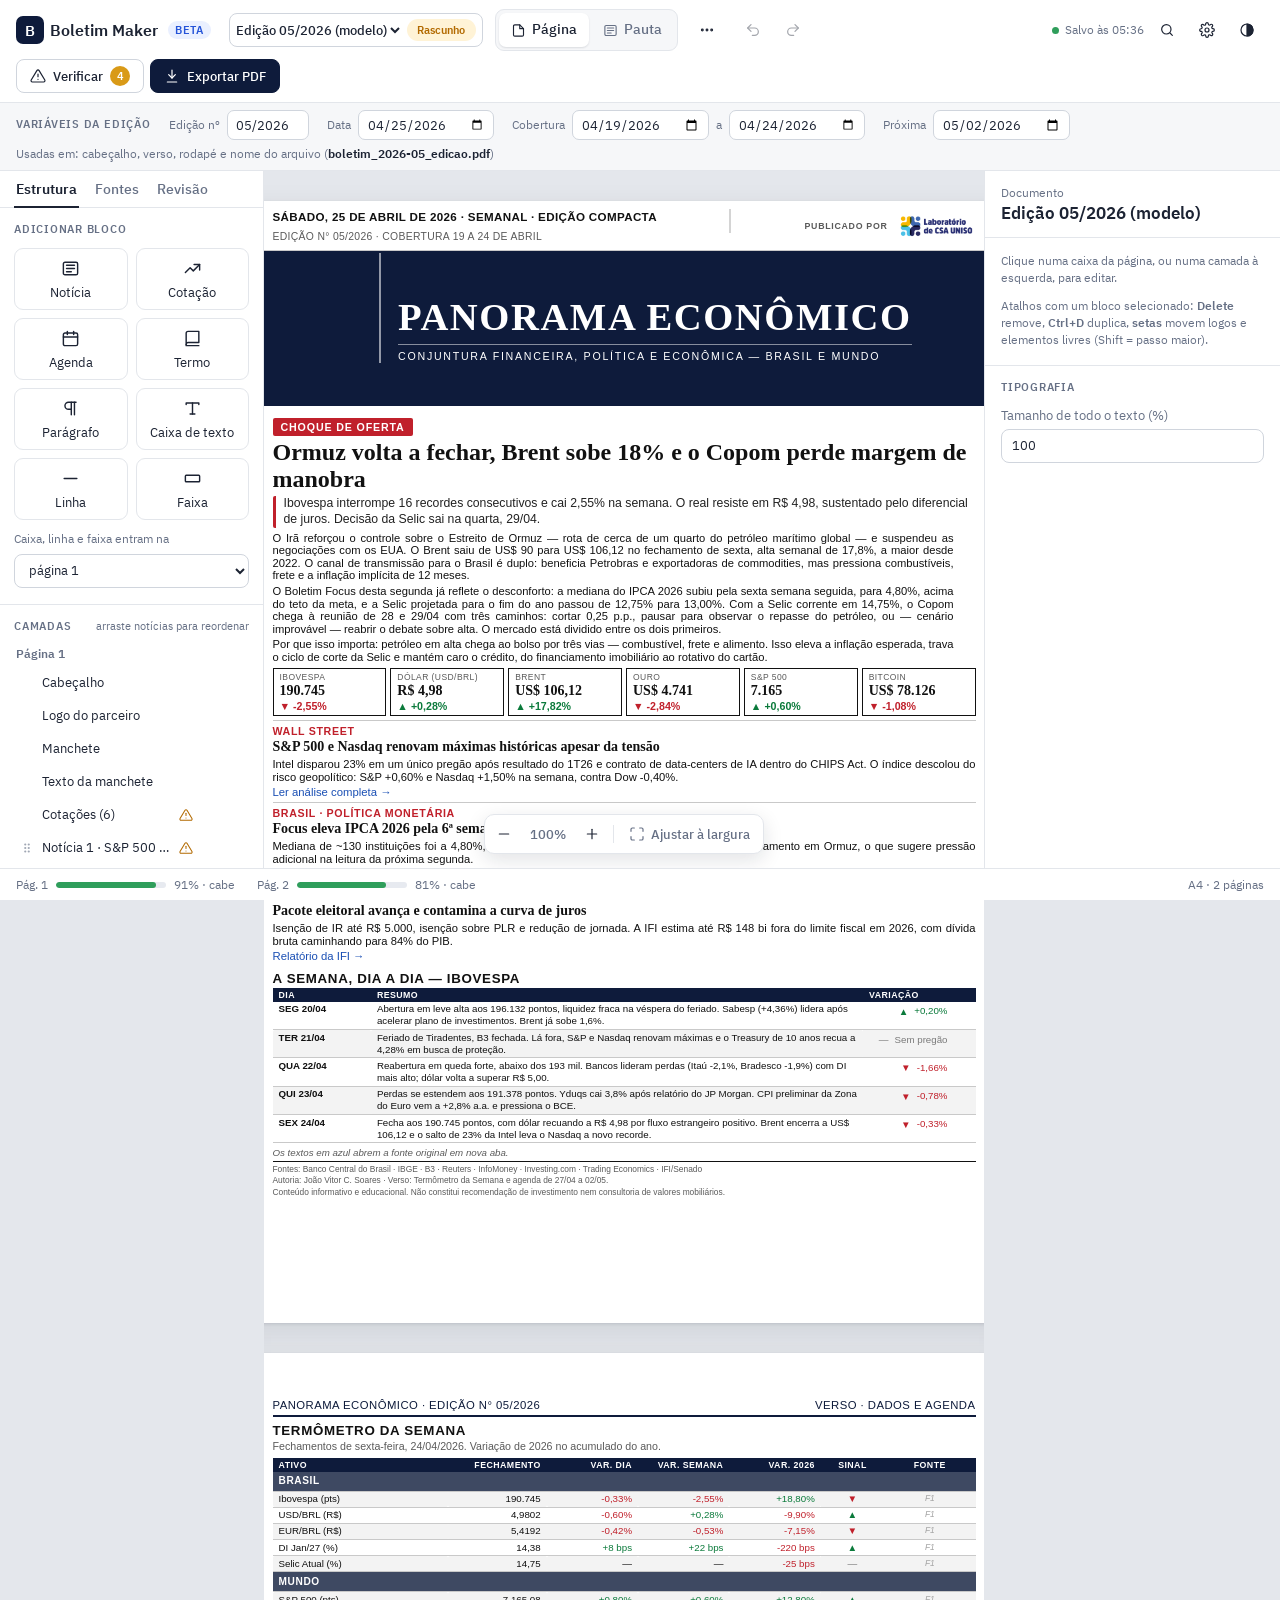
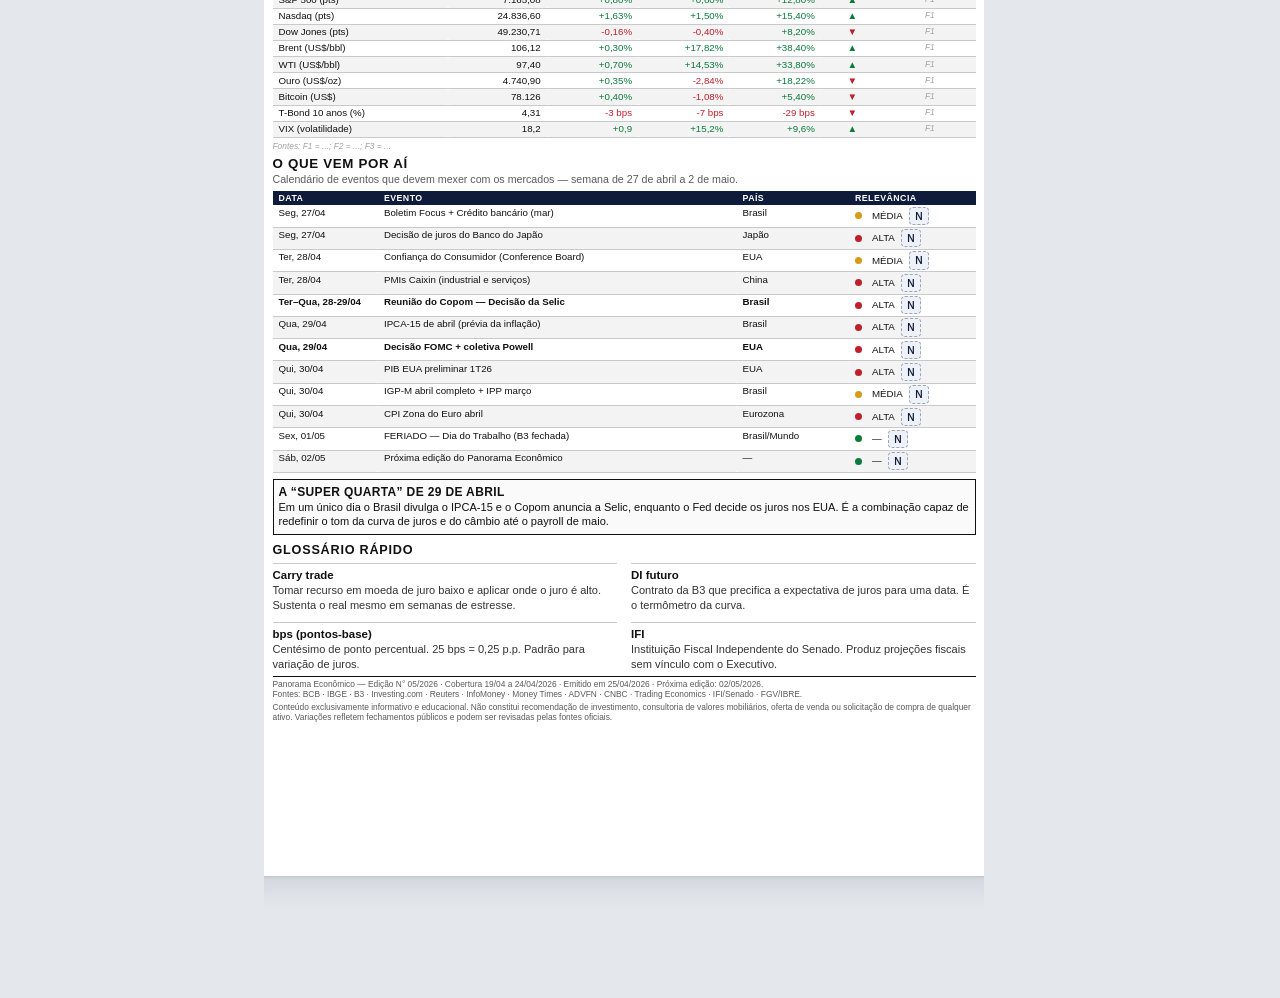
==== index.html @ f8168a56 "Boletim Maker 1.4.1-beta: pedido de acesso e correções de login Quem entra e não está na lista pede " ====
<!DOCTYPE html>
<html lang="pt-BR">
<head>
<meta charset="UTF-8">
<meta name="viewport" content="width=device-width, initial-scale=1.0">
<title>Boletim Maker</title>
<link rel="stylesheet" href="css/style.css">
</head>
<body>

  <!-- Ícones (SVG em traço) usados na interface: <svg class="ic"><use href="#i-nome"/></svg> -->
  <svg width="0" height="0" style="position:absolute" aria-hidden="true">
    <defs>
      <symbol id="i-undo" viewBox="0 0 24 24"><path d="M9 14 4 9l5-5"/><path d="M4 9h10.5a5.5 5.5 0 0 1 0 11H11"/></symbol>
      <symbol id="i-redo" viewBox="0 0 24 24"><path d="m15 14 5-5-5-5"/><path d="M20 9H9.5a5.5 5.5 0 0 0 0 11H13"/></symbol>
      <symbol id="i-more" viewBox="0 0 24 24"><circle cx="5" cy="12" r="1.3"/><circle cx="12" cy="12" r="1.3"/><circle cx="19" cy="12" r="1.3"/></symbol>
      <symbol id="i-alert" viewBox="0 0 24 24"><path d="M10.3 3.9 1.8 18a2 2 0 0 0 1.7 3h17a2 2 0 0 0 1.7-3L13.7 3.9a2 2 0 0 0-3.4 0z"/><path d="M12 9v4"/><path d="M12 17h.01"/></symbol>
      <symbol id="i-download" viewBox="0 0 24 24"><path d="M12 3v12"/><path d="m7 10 5 5 5-5"/><path d="M5 21h14"/></symbol>
      <symbol id="i-lock" viewBox="0 0 24 24"><rect x="5" y="11" width="14" height="10" rx="2"/><path d="M8 11V7a4 4 0 0 1 8 0v4"/></symbol>
      <symbol id="i-unlock" viewBox="0 0 24 24"><rect x="5" y="11" width="14" height="10" rx="2"/><path d="M8 11V7a4 4 0 0 1 7.5-2"/></symbol>
      <symbol id="i-up" viewBox="0 0 24 24"><path d="M12 19V5"/><path d="m6 11 6-6 6 6"/></symbol>
      <symbol id="i-down" viewBox="0 0 24 24"><path d="M12 5v14"/><path d="m6 13 6 6 6-6"/></symbol>
      <symbol id="i-copy" viewBox="0 0 24 24"><rect x="9" y="9" width="12" height="12" rx="2"/><path d="M5 15H4a2 2 0 0 1-2-2V4a2 2 0 0 1 2-2h9a2 2 0 0 1 2 2v1"/></symbol>
      <symbol id="i-trash" viewBox="0 0 24 24"><path d="M3 6h18"/><path d="M8 6V4h8v2"/><path d="m19 6-1 14H6L5 6"/><path d="M10 11v6"/><path d="M14 11v6"/></symbol>
      <symbol id="i-grip" viewBox="0 0 24 24"><circle cx="9" cy="6" r="1"/><circle cx="15" cy="6" r="1"/><circle cx="9" cy="12" r="1"/><circle cx="15" cy="12" r="1"/><circle cx="9" cy="18" r="1"/><circle cx="15" cy="18" r="1"/></symbol>
      <symbol id="i-gear" viewBox="0 0 24 24"><circle cx="12" cy="12" r="3"/><path d="M19.4 15a1.7 1.7 0 0 0 .3 1.8l.1.1a2 2 0 1 1-2.8 2.8l-.1-.1a1.7 1.7 0 0 0-1.8-.3 1.7 1.7 0 0 0-1 1.5V21a2 2 0 1 1-4 0v-.1a1.7 1.7 0 0 0-1.1-1.5 1.7 1.7 0 0 0-1.8.3l-.1.1a2 2 0 1 1-2.8-2.8l.1-.1a1.7 1.7 0 0 0 .3-1.8 1.7 1.7 0 0 0-1.5-1H3a2 2 0 1 1 0-4h.1a1.7 1.7 0 0 0 1.5-1.1 1.7 1.7 0 0 0-.3-1.8l-.1-.1a2 2 0 1 1 2.8-2.8l.1.1a1.7 1.7 0 0 0 1.8.3H9a1.7 1.7 0 0 0 1-1.5V3a2 2 0 1 1 4 0v.1a1.7 1.7 0 0 0 1 1.5 1.7 1.7 0 0 0 1.8-.3l.1-.1a2 2 0 1 1 2.8 2.8l-.1.1a1.7 1.7 0 0 0-.3 1.8V9a1.7 1.7 0 0 0 1.5 1H21a2 2 0 1 1 0 4h-.1a1.7 1.7 0 0 0-1.5 1z"/></symbol>
      <symbol id="i-search" viewBox="0 0 24 24"><circle cx="11" cy="11" r="7"/><path d="m20 20-3.5-3.5"/></symbol>
      <symbol id="i-note" viewBox="0 0 24 24"><path d="M20 11.5a7.5 7.5 0 0 1-11 6.6L4 19.5l1.4-4.3A7.5 7.5 0 1 1 20 11.5z"/><path d="M8.5 10h7M8.5 13h4.5"/></symbol>
      <symbol id="i-link" viewBox="0 0 24 24"><path d="M10 13a5 5 0 0 0 7.5.5l3-3a5 5 0 0 0-7-7l-1.5 1.5"/><path d="M14 11a5 5 0 0 0-7.5-.5l-3 3a5 5 0 0 0 7 7l1.5-1.5"/></symbol>
      <symbol id="i-news" viewBox="0 0 24 24"><rect x="3" y="4" width="18" height="16" rx="2"/><path d="M7 8h10"/><path d="M7 12h10"/><path d="M7 16h6"/></symbol>
      <symbol id="i-chart" viewBox="0 0 24 24"><path d="m3 17 6-6 4 4 8-8"/><path d="M14 7h7v7"/></symbol>
      <symbol id="i-calendar" viewBox="0 0 24 24"><rect x="3" y="5" width="18" height="16" rx="2"/><path d="M16 3v4"/><path d="M8 3v4"/><path d="M3 10h18"/></symbol>
      <symbol id="i-book" viewBox="0 0 24 24"><path d="M4 19.5A2.5 2.5 0 0 1 6.5 17H20V3H6.5A2.5 2.5 0 0 0 4 5.5z"/><path d="M4 19.5V21h16"/></symbol>
      <symbol id="i-paragraph" viewBox="0 0 24 24"><path d="M13 4v16"/><path d="M17 4v16"/><path d="M19 4H9.5a4.5 4.5 0 0 0 0 9H13"/></symbol>
      <symbol id="i-line" viewBox="0 0 24 24"><path d="M4 12h16"/></symbol>
      <symbol id="i-band" viewBox="0 0 24 24"><rect x="3" y="8" width="18" height="8" rx="1"/></symbol>
      <symbol id="i-text" viewBox="0 0 24 24"><path d="M4 7V5h16v2"/><path d="M12 5v14"/><path d="M9 19h6"/></symbol>
      <symbol id="i-panels" viewBox="0 0 24 24"><rect x="3" y="4" width="18" height="16" rx="2"/><path d="M9 4v16"/><path d="M15 4v16"/></symbol>
      <symbol id="i-minus" viewBox="0 0 24 24"><path d="M5 12h14"/></symbol>
      <symbol id="i-plus" viewBox="0 0 24 24"><path d="M12 5v14"/><path d="M5 12h14"/></symbol>
      <symbol id="i-image" viewBox="0 0 24 24"><rect x="3" y="5" width="18" height="14" rx="2"/><circle cx="9" cy="10" r="2"/><path d="m21 16-5-5-8 8"/></symbol>
      <symbol id="i-upload" viewBox="0 0 24 24"><path d="M12 16V4"/><path d="m7 9 5-5 5 5"/><path d="M5 20h14"/></symbol>
      <symbol id="i-move" viewBox="0 0 24 24"><path d="M12 3v18"/><path d="M3 12h18"/><path d="m9 6 3-3 3 3"/><path d="m9 18 3 3 3-3"/><path d="m6 9-3 3 3 3"/><path d="m18 9 3 3-3 3"/></symbol>
      <symbol id="i-reset" viewBox="0 0 24 24"><path d="M3 12a9 9 0 1 0 3-6.7L3 8"/><path d="M3 3v5h5"/></symbol>
      <symbol id="i-edit" viewBox="0 0 24 24"><path d="M17 3l4 4L8 20H4v-4z"/></symbol>
      <symbol id="i-file" viewBox="0 0 24 24"><path d="M14 3H6a2 2 0 0 0-2 2v14a2 2 0 0 0 2 2h12a2 2 0 0 0 2-2V9z"/><path d="M14 3v6h6"/></symbol>
      <symbol id="i-save" viewBox="0 0 24 24"><path d="M5 3h11l5 5v11a2 2 0 0 1-2 2H5a2 2 0 0 1-2-2V5a2 2 0 0 1 2-2z"/><path d="M7 3v5h8"/><path d="M7 21v-7h10v7"/></symbol>
      <symbol id="i-fit" viewBox="0 0 24 24"><path d="M3 8V5a2 2 0 0 1 2-2h3"/><path d="M16 3h3a2 2 0 0 1 2 2v3"/><path d="M21 16v3a2 2 0 0 1-2 2h-3"/><path d="M8 21H5a2 2 0 0 1-2-2v-3"/></symbol>
      <symbol id="i-check" viewBox="0 0 24 24"><path d="m5 12 5 5L20 7"/></symbol>
      <symbol id="i-eye" viewBox="0 0 24 24"><path d="M2 12s3.5-7 10-7 10 7 10 7-3.5 7-10 7S2 12 2 12z"/><circle cx="12" cy="12" r="3"/></symbol>
      <symbol id="i-eye-off" viewBox="0 0 24 24"><path d="M9.9 4.2A10.8 10.8 0 0 1 12 4c6.5 0 10 8 10 8a17 17 0 0 1-2.2 3.2"/><path d="M6.6 6.6A17 17 0 0 0 2 12s3.5 8 10 8a10 10 0 0 0 5.4-1.6"/><path d="M14.1 14.1a3 3 0 0 1-4.2-4.2"/><path d="m2 2 20 20"/></symbol>
      <symbol id="i-sun" viewBox="0 0 24 24"><circle cx="12" cy="12" r="4"/><path d="M12 2v2"/><path d="M12 20v2"/><path d="m4.9 4.9 1.4 1.4"/><path d="m17.7 17.7 1.4 1.4"/><path d="M2 12h2"/><path d="M20 12h2"/><path d="m4.9 19.1 1.4-1.4"/><path d="m17.7 6.3 1.4-1.4"/></symbol>
      <symbol id="i-moon" viewBox="0 0 24 24"><path d="M21 12.8A9 9 0 1 1 11.2 3a7 7 0 0 0 9.8 9.8z"/></symbol>
      <symbol id="i-auto" viewBox="0 0 24 24"><circle cx="12" cy="12" r="9"/><path d="M12 3v18a9 9 0 0 0 0-18z" style="fill:currentColor"/></symbol>
    </defs>
  </svg>

  <header class="toolbar no-print" id="toolbar">
    <div class="tb-row">
      <div class="tb-group">
        <span class="brand-mark" aria-hidden="true">B</span>
        <strong class="brand-mini">Boletim Maker</strong>
        <span class="version-chip" id="versionChip" title="Versão 1.4.1-beta">Beta</span>
      </div>
      <div class="tb-group edition-picker">
        <select id="editionSelect" title="Edição atual" aria-label="Edição atual"></select>
        <select id="editionStatus" class="status-pill" title="Status da edição (não aparece no PDF)" aria-label="Status da edição">
          <option value="rascunho">Rascunho</option>
          <option value="revisado">Revisado</option>
          <option value="aprovado">Aprovado</option>
        </select>
      </div>
      <div class="tb-group modo-seg" role="group" aria-label="Modo de trabalho">
        <button type="button" class="modo-btn is-active" data-modo="pagina" aria-pressed="true" title="Editar a página do boletim"><svg class="ic"><use href="#i-file"/></svg>Página</button>
        <button type="button" class="modo-btn" data-modo="pauta" aria-pressed="false" title="Pauta da semana: matérias coletadas e agrupadas por tema (Ctrl+Alt+P)"><svg class="ic"><use href="#i-news"/></svg>Pauta <span class="tab-count" id="pautaCount"></span></button>
      </div>
      <div class="tb-group menu-wrap">
        <button id="btnMenu" class="icon-btn" title="Mais ações" aria-label="Mais ações" aria-haspopup="true" aria-expanded="false"><svg class="ic"><use href="#i-more"/></svg></button>
        <div class="menu" id="mainMenu" role="menu" hidden>
          <button role="menuitem" id="btnNewEdition" title="Cria uma edição a partir do padrão definido (ou em branco)"><svg class="ic"><use href="#i-file"/></svg>Nova edição</button>
          <button role="menuitem" id="btnNextEdition" title="Cria a edição da semana seguinte: número +1, datas +7 dias, mesmo layout"><svg class="ic"><use href="#i-calendar"/></svg>Próxima edição…</button>
          <button role="menuitem" id="btnDuplicate" title="Duplica a edição atual (ideal para a próxima semana)"><svg class="ic"><use href="#i-copy"/></svg>Duplicar</button>
          <button role="menuitem" id="btnRename"><svg class="ic"><use href="#i-edit"/></svg>Renomear…</button>
          <button role="menuitem" id="btnDelete" class="danger"><svg class="ic"><use href="#i-trash"/></svg>Excluir…</button>
          <div class="menu-sep"></div>
          <button role="menuitem" id="btnImportJson" title="Carregar uma edição ou um backup completo (.json)"><svg class="ic"><use href="#i-upload"/></svg>Importar JSON…</button>
          <input type="file" id="importFileInput" accept="application/json" hidden>
          <button role="menuitem" id="btnExportJson" title="Salvar a edição como arquivo .json"><svg class="ic"><use href="#i-download"/></svg>Exportar JSON</button>
          <button role="menuitem" id="btnBackupAll" title="Todas as edições, o padrão e os canais num arquivo só (restaure em Importar JSON)"><svg class="ic"><use href="#i-save"/></svg>Backup completo</button>
          <div class="menu-sep"></div>
          <button role="menuitem" id="btnThermoCalc" title="Calcula as variações do Termômetro da Semana a partir do fechamento e das bases (ou da sua planilha)"><svg class="ic"><use href="#i-chart"/></svg>Calculadora do termômetro…</button>
          <div class="menu-sep"></div>
          <button role="menuitem" id="btnSetDefault" title="Usa a edição atual como ponto de partida de toda nova edição"><svg class="ic"><use href="#i-save"/></svg>Definir como padrão</button>
          <button role="menuitem" id="btnClearDefault" title="Volta 'Nova edição' a criar em branco"><svg class="ic"><use href="#i-reset"/></svg>Padrão original</button>
          <button role="menuitem" id="btnCleanAssets" title="Apaga do armazenamento online as imagens que nenhuma edição usa mais" hidden><svg class="ic"><use href="#i-image"/></svg>Limpar imagens sem uso…</button>
          <div class="menu-sep"></div>
          <label class="menu-check"><input type="checkbox" id="chkLockAll"> Travar tudo (bloqueia mover e redimensionar)</label>
          <button role="menuitem" id="btnToggleSidebar" title="Esconde os painéis laterais para ver só a página"><svg class="ic"><use href="#i-panels"/></svg>Ocultar painéis</button>
        </div>
      </div>
      <div class="tb-group">
        <button id="btnUndo" class="icon-btn" title="Desfazer (Ctrl+Z)" aria-label="Desfazer"><svg class="ic"><use href="#i-undo"/></svg></button>
        <button id="btnRedo" class="icon-btn" title="Refazer (Ctrl+Shift+Z)" aria-label="Refazer"><svg class="ic"><use href="#i-redo"/></svg></button>
      </div>
      <div class="tb-spacer"></div>
      <div class="tb-group">
        <span id="reviewBanner" class="review-banner" hidden title="Você pode ler tudo e deixar observações; o texto só o autor altera">Modo revisão</span>
        <span id="saveStatus" class="save-status"></span>
        <button id="btnAcervo" class="icon-btn" title="Acervo de matérias: busca em todas as edições (F6)" aria-label="Acervo de matérias"><svg class="ic"><use href="#i-search"/></svg></button>
        <span class="settings-btn-wrap"><button id="btnSettings" class="icon-btn" title="Configurações e atalhos (Ctrl+,)" aria-label="Configurações"><svg class="ic"><use href="#i-gear"/></svg></button><span class="settings-badge" id="pedidosBadge" hidden></span></span>
        <button id="btnTheme" class="icon-btn" title="Tema do editor" aria-label="Tema do editor"><svg class="ic"><use href="#i-auto"/></svg></button>
      </div>
      <div class="tb-group">
        <button id="btnCheck" class="btn-check" title="Confere estouro de página, campos vazios, links das notícias, números dos cards e variáveis da edição"><svg class="ic"><use href="#i-alert"/></svg>Verificar <span class="check-badge" id="checkBadge" hidden></span></button>
        <button id="btnPrint" class="primary" title="Mostra a verificação e depois gera o PDF"><svg class="ic"><use href="#i-download"/></svg><span id="btnPrintLabel">Exportar PDF</span></button>
      </div>
    </div>

    <!-- Variáveis da edição: digitadas uma vez, usadas no cabeçalho, verso,
         rodapé e nome do PDF -->
    <div class="vars-bar" id="varsBar">
      <span class="vars-title">Variáveis da edição</span>
      <label class="vars-field">Edição nº <input type="text" id="varEdicao" data-var-field="edicao" placeholder="05/2026" size="7"></label>
      <label class="vars-field">Data <input type="date" id="varData" data-var-field="data"></label>
      <span class="vars-field">Cobertura
        <input type="date" id="varCobIni" data-var-field="coberturaInicio" aria-label="Início da cobertura">
        a
        <input type="date" id="varCobFim" data-var-field="coberturaFim" aria-label="Fim da cobertura">
      </span>
      <label class="vars-field">Próxima <input type="date" id="varProxima" data-var-field="proxima"></label>
      <span class="vars-hint" id="varsHint"></span>
      <button type="button" id="btnVarsAutoAll" class="vars-auto-all" hidden></button>
    </div>
  </header>

  <div class="app-body">
    <!-- Painel esquerdo: estrutura (adicionar blocos + camadas) -->
    <aside class="side-panel left-panel no-print" id="structurePanel" aria-label="Estrutura">
      <div class="panel-tabs" role="tablist">
        <button type="button" class="panel-tab is-active" role="tab" id="tabBtnEstrutura" data-tab="estrutura" aria-selected="true">Estrutura</button>
        <button type="button" class="panel-tab" role="tab" id="tabBtnFontes" data-tab="fontes" aria-selected="false">Fontes <span class="tab-count" id="sourcesCount"></span></button>
        <button type="button" class="panel-tab" role="tab" id="tabBtnRevisao" data-tab="revisao" aria-selected="false">Revisão <span class="tab-count tab-count-notes" id="notasCount"></span></button>
      </div>
      <div id="tabRevisao" class="tab-pane" role="tabpanel" hidden>
        <div class="panel-section">
          <div class="sources-head">
            <span class="sources-title">Observações de revisão</span>
            <button type="button" class="prop-btn" id="btnNotaGeral"><svg class="ic"><use href="#i-note"/></svg>Geral</button>
          </div>
          <p class="prop-note" style="margin:0 0 10px">Aparecem só no editor, nunca no PDF. Para comentar um trecho, selecione o texto na página e use <svg class="ic"><use href="#i-note"/></svg> na barrinha; para um bloco, use o mesmo ícone na barra do bloco.</p>
          <div id="notasList" class="notas-list"></div>
        </div>
      </div>
      <div id="tabFontes" class="tab-pane" role="tabpanel" hidden>
        <div class="panel-section">
          <div class="sources-head">
            <span class="sources-title" id="sourcesTitle">Fontes da edição</span>
            <button type="button" class="prop-btn primary-btn" data-action="add-source"><svg class="ic"><use href="#i-plus"/></svg>Adicionar fonte</button>
          </div>
          <div id="sourcesList" class="sources-list"></div>
        </div>
        <div class="panel-section">
          <div class="panel-label">Rodapé de fontes (verso)</div>
          <label class="add-page">Formato
            <select id="refFormat" title="Formato das referências no rodapé do verso">
              <option value="simples">Simples</option>
              <option value="abnt">ABNT NBR 6023 (a confirmar)</option>
            </select>
          </label>
          <p class="prop-note" style="margin-top:10px">Simples: "[1] Veículo · Título · data · site". O rodapé do verso é montado a partir desta lista; na notícia aparece só o selo "[n] Veículo · data", com o link.</p>
        </div>
        <div class="panel-section">
          <div class="sources-head">
            <span class="sources-title">Canais de referência <span class="canais-count" id="canaisCount"></span></span>
            <span class="canais-acoes">
              <button type="button" class="prop-btn" data-action="add-canal"><svg class="ic"><use href="#i-plus"/></svg>Canal</button>
              <button type="button" class="prop-btn" id="btnExportCanais" title="Exportar os canais validados para a coleta da Pauta (coleta/canais.json)"><svg class="ic"><use href="#i-download"/></svg>Coleta</button>
            </span>
          </div>
          <p class="prop-note" style="margin:0 0 10px">Veículos que o boletim cita, válidos para todas as edições. Ao colar um link numa fonte, o veículo é preenchido pelo canal do domínio. O número antes do nome é a prioridade na Pauta; "Coleta" envia os canais validados para a busca automática.</p>
          <div id="canaisList" class="canais-list"></div>
        </div>
      </div>
      <div id="tabEstrutura" class="tab-pane" role="tabpanel">
      <div class="panel-section add-section">
        <div class="panel-label">Adicionar bloco</div>
        <div class="add-grid">
          <button data-action="add-column"><svg class="ic"><use href="#i-news"/></svg>Notícia</button>
          <button data-action="add-ticker"><svg class="ic"><use href="#i-chart"/></svg>Cotação</button>
          <button data-action="add-calendar-row"><svg class="ic"><use href="#i-calendar"/></svg>Agenda</button>
          <button data-action="add-glossary-item"><svg class="ic"><use href="#i-book"/></svg>Termo</button>
          <button data-action="add-paragraph"><svg class="ic"><use href="#i-paragraph"/></svg>Parágrafo</button>
          <button id="btnAddText"><svg class="ic"><use href="#i-text"/></svg>Caixa de texto</button>
          <button id="btnAddLine"><svg class="ic"><use href="#i-line"/></svg>Linha</button>
          <button id="btnAddBand"><svg class="ic"><use href="#i-band"/></svg>Faixa</button>
        </div>
        <label class="add-page">Caixa, linha e faixa entram na
          <select id="freeElPageSelect" title="Página onde adicionar o elemento livre">
            <option value="1">página 1</option>
            <option value="2">página 2</option>
          </select>
        </label>
      </div>
      <div class="panel-section layers-section">
        <div class="panel-label layers-head"><span>Camadas</span><span class="panel-hint">arraste notícias para reordenar</span></div>
        <div id="layersList" class="layers"></div>
      </div>
      </div>
    </aside>

    <div class="workspace-scale-wrap" id="workspaceScaleWrap">
      <div class="workspace" id="workspace">
        <div class="page-wrap">
          <div class="page" id="page1"></div>
          <div class="page-overflow-badge no-print" id="page1Overflow" hidden></div>
        </div>
        <div class="page-wrap">
          <div class="page" id="page2"></div>
          <div class="page-overflow-badge no-print" id="page2Overflow" hidden></div>
        </div>
      </div>
    </div>

    <!-- Painel direito: propriedades do item selecionado -->
    <aside class="side-panel inspector no-print" id="inspector" aria-label="Propriedades">
      <div class="inspector-selection" id="inspectorSelection"></div>
    </aside>
  </div>

  <!-- Zoom flutuante sobre a página -->
  <!-- Pauta da semana: matérias coletadas pelo GitHub Actions (coleta/coletar.mjs) e agrupadas por tema -->
  <section id="pautaView" class="pauta-view no-print" hidden aria-label="Pauta da semana">
    <div class="pauta-col pauta-pesquisa" id="pautaPesquisa"></div>
    <div class="pauta-col pauta-temas">
      <div class="pauta-head"><h2>Temas da semana</h2><span class="tab-count" id="pautaTemasCount"></span></div>
      <div id="pautaTemas" class="pauta-lista"></div>
    </div>
    <div class="pauta-col pauta-detalhe" id="pautaDetalhe"></div>
    <input type="file" id="pautaImport" accept="application/json,.json" hidden>
  </section>

  <div class="zoom-bar no-print" id="zoomBar">
    <button id="btnZoomOut" class="icon-btn" title="Diminuir zoom (ou Ctrl+roda do mouse)" aria-label="Diminuir zoom"><svg class="ic"><use href="#i-minus"/></svg></button>
    <button id="btnZoomReset" class="zoom-level" title="Voltar para 100%"><span id="zoomLevel">100%</span></button>
    <button id="btnZoomIn" class="icon-btn" title="Aumentar zoom (ou Ctrl+roda do mouse)" aria-label="Aumentar zoom"><svg class="ic"><use href="#i-plus"/></svg></button>
    <span class="zoom-sep"></span>
    <button id="btnZoomFit" class="zoom-fit" title="Ajustar a página à largura disponível"><svg class="ic"><use href="#i-fit"/></svg>Ajustar à largura</button>
  </div>

  <!-- Barra de status: uso de cada página -->
  <footer class="status-bar no-print" id="statusBar">
    <div class="status-pages">
      <span class="status-page" id="statusPage1"></span>
      <span class="status-page" id="statusPage2"></span>
    </div>
    <span class="status-right">A4 · 2 páginas</span>
  </footer>

  <!-- Mini barra do bloco selecionado (subir, descer, travar, duplicar, remover) -->
  <div class="block-toolbar no-print" id="blockToolbar" hidden></div>

  <!-- Aviso temporário -->
  <div class="toast no-print" id="toast" role="status" aria-live="polite" hidden></div>

  <div id="textFormatBubble" class="text-format-bubble no-print" hidden>
    <button type="button" id="bubbleBold" class="bubble-style-btn" style="font-weight:700;" title="Negrito (trecho selecionado)">N</button>
    <button type="button" id="bubbleItalic" class="bubble-style-btn" style="font-style:italic;" title="Itálico (trecho selecionado)">I</button>
    <button type="button" id="bubbleUnderline" class="bubble-style-btn" style="text-decoration:underline;" title="Sublinhado (trecho selecionado)">S</button>
    <input type="color" id="bubbleColor" title="Cor do trecho selecionado">
    <select id="bubbleFont" title="Fonte do trecho selecionado">
      <option value="">Fonte do trecho…</option>
      <option value="Arial, Helvetica, sans-serif">Arial</option>
      <option value="Georgia, 'Times New Roman', serif">Georgia</option>
      <option value="'Courier New', monospace">Courier</option>
    </select>
    <button type="button" id="bubbleLink" class="bubble-style-btn" title="Inserir link no trecho selecionado" aria-label="Inserir link"><svg class="ic"><use href="#i-link"/></svg></button>
    <button type="button" id="bubbleNote" class="bubble-style-btn bubble-note" title="Observação de revisão sobre este trecho (só no editor)" aria-label="Observação sobre o trecho"><svg class="ic"><use href="#i-note"/></svg></button>
    <span id="bubbleLinkRow" class="bubble-link-row" hidden>
      <input type="url" id="bubbleLinkUrl" placeholder="Colar link (URL)…">
      <button type="button" id="bubbleLinkApply" class="bubble-style-btn bubble-text-btn" title="Aplicar link">OK</button>
      <button type="button" id="bubbleUnlink" class="bubble-style-btn bubble-text-btn" title="Remover link do trecho" hidden>Remover</button>
    </span>
  </div>

  <!-- Caixa de diálogo própria (confirmar / avisar / pedir um nome) — no
       Artifact do claude.ai, confirm()/alert()/prompt() do navegador não
       aparecem. -->
  <div id="appDialog" class="app-dialog no-print" hidden>
    <div class="app-dialog-box" role="dialog" aria-modal="true" aria-labelledby="appDialogMsg">
      <div id="appDialogMsg" class="app-dialog-msg"></div>
      <input type="text" id="appDialogInput" class="app-dialog-input" hidden>
      <div class="app-dialog-actions">
        <button type="button" id="appDialogCancel">Cancelar</button>
        <button type="button" id="appDialogOk" class="primary">OK</button>
      </div>
    </div>
  </div>

  <!-- Verificação antes do PDF (Fase 3) — conteúdo montado pelo JS -->
  <div id="checkDialog" class="app-dialog no-print" hidden>
    <div class="check-box" role="dialog" aria-modal="true" aria-labelledby="checkTitle">
      <div class="check-head">
        <h2 id="checkTitle" class="check-title">Antes de exportar o PDF</h2>
        <p id="checkSummary" class="check-summary"></p>
      </div>
      <ul id="checkList" class="check-list"></ul>
      <div class="check-foot">
        <p id="checkNote" class="check-note"></p>
        <div class="check-foot-actions">
          <button type="button" id="checkClose" class="check-btn">Fechar</button>
          <button type="button" id="checkExport" class="check-btn"></button>
          <button type="button" id="checkFix" class="check-btn primary">Corrigir pendências</button>
        </div>
      </div>
    </div>
  </div>

  <!-- Configurações pessoais e atalhos de teclado -->
  <div id="settingsDialog" class="app-dialog no-print" hidden>
    <div class="check-box settings-box" role="dialog" aria-modal="true" aria-labelledby="settingsTitle">
      <div class="check-head">
        <h2 id="settingsTitle" class="check-title">Configurações</h2>
        <div class="settings-tabs" role="tablist">
          <button type="button" role="tab" data-settings-aba="atalhos">Atalhos de teclado</button>
          <button type="button" role="tab" data-settings-aba="interface">Interface</button>
          <button type="button" role="tab" data-settings-aba="conta" hidden>Conta</button>
          <button type="button" role="tab" data-settings-aba="acesso" hidden>Acesso</button>
          <button type="button" role="tab" data-settings-aba="integracoes">Integrações</button>
        </div>
      </div>
      <p id="settingsMsg" class="calc-msg" aria-live="polite"></p>
      <div id="settingsBody" class="settings-body"></div>
      <div class="check-foot">
        <p class="check-note">Para mudar um atalho, clique em Alterar e pressione a combinação nova.</p>
        <div class="check-foot-actions">
          <button type="button" id="settingsReset" class="check-btn">Restaurar padrão</button>
          <button type="button" id="settingsClose" class="check-btn primary">Fechar</button>
        </div>
      </div>
    </div>
  </div>

  <!-- Acervo: busca em todas as edições -->
  <div id="acervoDialog" class="app-dialog no-print" hidden>
    <div class="check-box acervo-box" role="dialog" aria-modal="true" aria-labelledby="acervoTitle">
      <div class="check-head">
        <h2 id="acervoTitle" class="check-title">Acervo de matérias</h2>
        <p class="check-summary" id="acervoTotal"></p>
        <div class="acervo-filtros">
          <input type="search" id="acervoBusca" placeholder="Buscar por palavra, ativo, veículo… (ex.: Selic Copom)" aria-label="Buscar no acervo">
          <select id="acervoTipo" aria-label="Tipo"><option value="">Tudo</option><option value="noticia">Notícias</option><option value="manchete">Manchetes</option><option value="glossario">Glossário</option></select>
          <select id="acervoAno" aria-label="Ano"></select>
          <select id="acervoTag" aria-label="Editoria"></select>
        </div>
        <p class="check-summary" id="acervoResumo" aria-live="polite"></p>
      </div>
      <ul id="acervoLista" class="acervo-lista"></ul>
      <div class="check-foot">
        <p class="check-note">Todas as edições salvas formam o acervo. Exporte o resultado para abrir no Excel.</p>
        <div class="check-foot-actions">
          <button type="button" id="acervoCsv" class="check-btn">Exportar planilha (.csv)</button>
          <button type="button" id="acervoClose" class="check-btn primary">Fechar</button>
        </div>
      </div>
    </div>
  </div>

  <!-- Calculadora do termômetro (mesma conta da planilha de cotações) -->
  <div id="calcDialog" class="app-dialog no-print" hidden>
    <div class="check-box calc-box" role="dialog" aria-modal="true" aria-labelledby="calcTitle">
      <div class="check-head calc-head">
        <div>
          <h2 id="calcTitle" class="check-title">Calculadora do termômetro</h2>
          <p class="check-summary">Fechamento e bases de cada ativo. Preço: variação % (fechamento ÷ base − 1). Taxa: diferença em bps.</p>
        </div>
        <div class="calc-tools">
          <label class="check-btn calc-file"><svg class="ic"><use href="#i-upload"/></svg>Importar planilha (.xlsx)<input type="file" id="calcXlsx" accept=".xlsx,application/vnd.openxmlformats-officedocument.spreadsheetml.sheet" hidden></label>
          <button type="button" id="calcPasteBtn" class="check-btn">Colar do Excel</button>
        </div>
      </div>
      <div id="calcPaste" class="calc-paste" hidden>
        <textarea id="calcPasteText" rows="4" placeholder="No Excel, selecione as linhas dos ativos (da coluna Índice até Fontes), copie e cole aqui."></textarea>
        <button type="button" id="calcPasteApply" class="check-btn primary">Preencher</button>
      </div>
      <p id="calcMsg" class="calc-msg" aria-live="polite"></p>
      <div class="calc-scroll"><table id="calcTable" class="calc-table"></table></div>
      <div class="check-foot">
        <div class="calc-opts">
          <label class="calc-date">Data do fechamento <input type="date" id="calcDate"></label>
          <label class="prop-check"><input type="checkbox" id="calcTicker" checked> Atualizar também os cards de cotação da página 1</label>
        </div>
        <div class="check-foot-actions">
          <button type="button" id="calcClose" class="check-btn">Fechar</button>
          <button type="button" id="calcApply" class="check-btn primary">Aplicar ao boletim</button>
        </div>
      </div>
    </div>
  </div>

  <!-- Pré-visualização do PDF gerado (versão online), antes de baixar -->
  <div id="pdfPreview" class="app-dialog no-print" hidden>
    <div class="pdf-preview-box" role="dialog" aria-modal="true" aria-labelledby="pdfPreviewTitle">
      <div class="pdf-preview-head">
        <div>
          <h2 id="pdfPreviewTitle" class="check-title">Pré-visualização do PDF</h2>
          <p id="pdfPreviewInfo" class="check-summary"></p>
        </div>
        <button type="button" id="pdfPreviewClose" class="icon-btn pdf-preview-x" title="Fechar sem baixar" aria-label="Fechar sem baixar"><svg class="ic"><use href="#i-plus"/></svg></button>
      </div>
      <div id="pdfPreviewPages" class="pdf-preview-pages"></div>
      <div class="check-foot">
        <p class="check-note">Confira as páginas. Ao baixar, o claude.ai ainda pede a confirmação final do download.</p>
        <div class="check-foot-actions">
          <button type="button" id="pdfPreviewCancel" class="check-btn">Cancelar</button>
          <button type="button" id="pdfPreviewDownload" class="check-btn primary">Baixar PDF</button>
        </div>
      </div>
    </div>
  </div>

  <div id="cloudOverlay" class="cloud-overlay no-print" hidden>
    <div class="cloud-overlay-box">Carregando suas edições…</div>
  </div>

  <!-- Tela de entrada da plataforma própria (Firebase): link por e-mail ou Google -->
  <div id="loginScreen" class="login-screen no-print" hidden>
    <div class="login-box" role="dialog" aria-modal="true" aria-labelledby="loginTitle">
      <span class="brand-mark login-mark" aria-hidden="true">B</span>
      <h1 id="loginTitle" class="login-title">Boletim Maker</h1>
      <p id="loginMsg" class="login-msg" aria-live="polite"></p>
      <form id="loginForm" class="login-form">
        <input type="email" id="loginEmail" required autocomplete="email" placeholder="seu@email.com" aria-label="Seu e-mail">
        <button type="submit" class="check-btn primary">Enviar link de acesso</button>
      </form>
      <div id="loginOr" class="login-or">ou</div>
      <button type="button" id="loginGoogle" class="check-btn login-google">Entrar com Google</button>
      <div id="loginPedido" class="login-pedido" hidden>
        <textarea id="loginPedidoMsg" maxlength="500" placeholder="Mensagem para o autor (opcional), ex.: Sou o professor orientador."></textarea>
        <button type="button" id="loginPedidoBtn" class="check-btn primary">Pedir acesso ao autor</button>
      </div>
      <button type="button" id="loginSair" class="check-btn" hidden>Usar outro e-mail</button>
    </div>
  </div>

  <script src="js/firebase-config.js"></script>
  <script src="js/app.js"></script>
</body>
</html>
---- css/style.css ----
/* ==========================================================================
   Boletim Maker — interface (editor) + página A4 (o que vai para o PDF)
   Layout da interface: barra superior com variáveis, painel de estrutura à
   esquerda, folha no centro sobre fundo cinza-claro, propriedades à direita,
   barra de status embaixo. Tema claro ou escuro (data-ui-theme) só no editor;
   a folha A4 é sempre clara, como impressa.
   ========================================================================== */
/* Fontes locais (licença OFL, arquivos em css/fonts/, subconjunto latin —
   cobre todos os acentos do português). Sem CDN.
   IBM Plex Sans: interface. Source Serif 4: tipografia "novo" da página
   (Fase 6); o tema "clássico" continua com Arial/Georgia do sistema. */
@font-face{font-family:"IBM Plex Sans"; font-style:normal; font-weight:400; font-display:swap; src:url("fonts/ibm-plex-sans-latin-400-normal.woff2") format("woff2");}
@font-face{font-family:"IBM Plex Sans"; font-style:normal; font-weight:500; font-display:swap; src:url("fonts/ibm-plex-sans-latin-500-normal.woff2") format("woff2");}
@font-face{font-family:"IBM Plex Sans"; font-style:normal; font-weight:600; font-display:swap; src:url("fonts/ibm-plex-sans-latin-600-normal.woff2") format("woff2");}
@font-face{font-family:"Source Serif 4"; font-style:normal; font-weight:400; font-display:block; src:url("fonts/source-serif-4-latin-400-normal.woff2") format("woff2");}
@font-face{font-family:"Source Serif 4"; font-style:italic; font-weight:400; font-display:block; src:url("fonts/source-serif-4-latin-400-italic.woff2") format("woff2");}
@font-face{font-family:"Source Serif 4"; font-style:normal; font-weight:600; font-display:block; src:url("fonts/source-serif-4-latin-600-normal.woff2") format("woff2");}
@font-face{font-family:"Source Serif 4"; font-style:normal; font-weight:700; font-display:block; src:url("fonts/source-serif-4-latin-700-normal.woff2") format("woff2");}
@font-face{font-family:"Source Serif 4"; font-style:italic; font-weight:700; font-display:block; src:url("fonts/source-serif-4-latin-700-italic.woff2") format("woff2");}

:root{
  /* Página (PDF) */
  --navy:#0e1b3b;
  --navy-2:#3e4962;
  --red:#c0202b;
  --ink:#111111;
  --muted:#5a5a5a;
  --line:#111111;
  --hair:#c9c9c9;
  --zebra:#f3f3f3;
  --up:#0b7a3b;
  --down:#c0202b;
  --flat:#7a7a7a;
  --paper:#ffffff;

  /* Interface */
  --ui-font:"IBM Plex Sans", system-ui, -apple-system, "Segoe UI", Roboto, Arial, sans-serif;
  --ui-text:#1c2333;
  --ui-muted:#667085;
  --ui-border:#e3e6eb;
  --ui-border-strong:#d0d5dd;
  --ui-surface:#ffffff;
  --ui-subtle:#f6f7f9;
  --ui-hover:#f0f2f5;
  --ui-blue:#2554d8;
  --ui-blue-soft:#eaf0ff;
  --ui-amber:#b26a00;
  --ui-amber-soft:#fff3d6;
  --ui-green:#14804a;
  --ui-green-soft:#e2f5ea;
  --ws-bg:#e4e7ec;
  --ui-text-2:#4a5263;
  --ui-faint:#a0a7b4;
  --ui-hover-strong:rgba(16,24,40,.07);
  --ui-track:#e7eaf0;
  --ui-primary-bg:#0e1b3b;
  --ui-primary-fg:#ffffff;
  --ui-primary-hover:#1d2b52;
  --ui-danger:#c0202b;
  --ui-danger-border:#efc2c4;
  --ui-auto-soft:#e6f4f1;
  --ui-auto-text:#1d6b60;
  --ui-manual-text:#8a5a00;
  --ui-ok-soft:#ddf2e5;
  --ui-warn-soft:#fdf0d5;
  --ui-warn-text:#a86b00;
  --ui-err-soft:#fbe3e4;
  --ui-mute-soft:#eceef2;
  --ui-float-bg:#1c2333;
  --ui-overlay:rgba(16,24,40,.45);
  --ui-shadow:rgba(16,24,40,.16);
  --ui-swatch-a:#ffffff;
  --ui-swatch-b:#e4e7ec;

  --toolbar-h:96px;   /* medido e atualizado via JS (a barra pode quebrar linha) */
  --status-h:32px;
  --left-w:264px;
  --right-w:296px;
  --ws-zoom:1;        /* zoom só da página (workspace) */
}

/* ---------- Modo escuro (só a interface; a folha A4 não muda) ----------
   Escolha feita no editor (data-ui-theme) vence; sem escolha, segue o tema
   do claude.ai (data-theme) e, por último, o do sistema. */
:root[data-ui-theme="dark"],
:root:not([data-ui-theme])[data-theme="dark"]{
  --ui-text:#e8e8e8; --ui-text-2:#c2c2c2; --ui-muted:#9c9c9c; --ui-faint:#6f6f6f;
  --ui-border:#2e2e2e; --ui-border-strong:#3c3c3c;
  --ui-surface:#1e1e1e; --ui-subtle:#232323; --ui-hover:#2b2b2b; --ui-hover-strong:rgba(255,255,255,.08);
  --ui-blue:#a9b7d6; --ui-blue-soft:rgba(169,183,214,.13);
  --ui-amber:#d9b06a; --ui-amber-soft:rgba(217,176,106,.13);
  --ui-green:#8cc5a2; --ui-green-soft:rgba(140,197,162,.13);
  --ws-bg:#141414; --ui-track:#333333;
  --ui-primary-bg:#e6e6e6; --ui-primary-fg:#161616; --ui-primary-hover:#d2d2d2;
  --ui-danger:#e59a9e; --ui-danger-border:rgba(229,154,158,.35);
  --ui-auto-soft:rgba(140,197,180,.12); --ui-auto-text:#9fcfc0; --ui-manual-text:#d9b06a;
  --ui-ok-soft:rgba(140,197,162,.14); --ui-warn-soft:rgba(217,176,106,.14); --ui-warn-text:#d9b06a;
  --ui-err-soft:rgba(229,154,158,.14); --ui-mute-soft:#2b2b2b;
  --ui-float-bg:#2c2c2c; --ui-overlay:rgba(0,0,0,.6); --ui-shadow:rgba(0,0,0,.5);
  --ui-swatch-a:#2c2c2c; --ui-swatch-b:#3c3c3c;
  color-scheme:dark;
}
@media (prefers-color-scheme: dark){
  :root:not([data-ui-theme]):not([data-theme="light"]){
    --ui-text:#e8e8e8; --ui-text-2:#c2c2c2; --ui-muted:#9c9c9c; --ui-faint:#6f6f6f;
    --ui-border:#2e2e2e; --ui-border-strong:#3c3c3c;
    --ui-surface:#1e1e1e; --ui-subtle:#232323; --ui-hover:#2b2b2b; --ui-hover-strong:rgba(255,255,255,.08);
    --ui-blue:#a9b7d6; --ui-blue-soft:rgba(169,183,214,.13);
    --ui-amber:#d9b06a; --ui-amber-soft:rgba(217,176,106,.13);
    --ui-green:#8cc5a2; --ui-green-soft:rgba(140,197,162,.13);
    --ws-bg:#141414; --ui-track:#333333;
    --ui-primary-bg:#e6e6e6; --ui-primary-fg:#161616; --ui-primary-hover:#d2d2d2;
    --ui-danger:#e59a9e; --ui-danger-border:rgba(229,154,158,.35);
    --ui-auto-soft:rgba(140,197,180,.12); --ui-auto-text:#9fcfc0; --ui-manual-text:#d9b06a;
    --ui-ok-soft:rgba(140,197,162,.14); --ui-warn-soft:rgba(217,176,106,.14); --ui-warn-text:#d9b06a;
    --ui-err-soft:rgba(229,154,158,.14); --ui-mute-soft:#2b2b2b;
    --ui-float-bg:#2c2c2c; --ui-overlay:rgba(0,0,0,.6); --ui-shadow:rgba(0,0,0,.5);
    --ui-swatch-a:#2c2c2c; --ui-swatch-b:#3c3c3c;
    color-scheme:dark;
  }
}
/* A folha é sempre papel claro, em qualquer tema */
.page{color-scheme:light;}

*{box-sizing:border-box; -webkit-print-color-adjust:exact; print-color-adjust:exact; color-adjust:exact;}
/* "hidden" sempre esconde, mesmo em elementos com display próprio (caixa de
   diálogo, aviso de carregamento...). Sem isso, display:flex vence o atributo. */
[hidden]{display:none !important;}
html,body{margin:0; padding:0; background:var(--ws-bg); font-family:Arial,Helvetica,sans-serif; color:var(--ink);}
body{padding-bottom:var(--status-h);}

/* Ícones SVG (traço) */
.ic{width:16px; height:16px; flex:0 0 auto; fill:none; stroke:currentColor; stroke-width:1.8; stroke-linecap:round; stroke-linejoin:round; vertical-align:-3px;}

/* Botões da interface (base comum) */
.toolbar button, .side-panel button, .zoom-bar button, .menu button{
  font:500 13px/1 var(--ui-font); color:var(--ui-text);
}
.toolbar :focus-visible, .side-panel :focus-visible, .zoom-bar :focus-visible, .menu :focus-visible,
.block-toolbar :focus-visible{outline:2px solid var(--ui-blue); outline-offset:1px;}
button:disabled{opacity:.4; cursor:default !important;}

/* ---------- Barra superior ---------- */
.toolbar{
  position:sticky; top:0; z-index:50;
  background:var(--ui-surface); border-bottom:1px solid var(--ui-border);
  font-family:var(--ui-font); color:var(--ui-text);
}
.tb-row{display:flex; align-items:center; flex-wrap:wrap; gap:8px 12px; padding:9px 16px;}
.tb-group{display:flex; align-items:center; gap:6px;}
.tb-spacer{flex:1 1 auto;}
.brand-mark{
  width:28px; height:28px; border-radius:7px; background:var(--ui-primary-bg); color:var(--ui-primary-fg);
  display:inline-flex; align-items:center; justify-content:center; font:600 15px/1 var(--ui-font);
}
.brand-mini{font:600 16px/1 var(--ui-font); color:var(--ui-text); margin-right:6px; white-space:nowrap;}
.version-chip{font:600 10.5px/1 var(--ui-font); letter-spacing:.06em; text-transform:uppercase; color:var(--ui-blue); background:var(--ui-blue-soft); border-radius:999px; padding:4px 7px; margin:0 6px 0 -2px; white-space:nowrap;}
.toolbar button{
  height:34px; padding:0 13px; border:1px solid var(--ui-border-strong); border-radius:8px;
  background:var(--ui-surface); cursor:pointer; display:inline-flex; align-items:center; gap:7px; white-space:nowrap;
}
.toolbar button:hover:not(:disabled){background:var(--ui-hover);}
.toolbar button.primary{background:var(--ui-primary-bg); border-color:var(--ui-primary-bg); color:var(--ui-primary-fg);}
.toolbar button.primary:hover:not(:disabled){background:var(--ui-primary-hover); border-color:var(--ui-primary-hover);}
.icon-btn{width:34px; padding:0 !important; justify-content:center;}
.toolbar .icon-btn{border-color:transparent; background:transparent;}
.toolbar .icon-btn:hover:not(:disabled){background:var(--ui-hover);}

.edition-picker{
  border:1px solid var(--ui-border-strong); border-radius:8px; padding:0 6px 0 2px; height:34px; gap:4px; background:var(--ui-surface);
}
.edition-picker select{
  font:500 13px/1 var(--ui-font); color:var(--ui-text); border:none; background:transparent; height:32px; cursor:pointer; max-width:240px;
}
.edition-picker select:focus-visible{outline:2px solid var(--ui-blue); border-radius:6px;}
.status-pill{
  -webkit-appearance:none; appearance:none; height:22px !important; padding:0 10px !important; border-radius:999px;
  font:600 11px/22px var(--ui-font) !important; text-align:center;
}
.status-pill[data-status="rascunho"]{background:var(--ui-amber-soft) !important; color:var(--ui-amber) !important;}
.status-pill[data-status="revisado"]{background:var(--ui-blue-soft) !important; color:var(--ui-blue) !important;}
.status-pill[data-status="aprovado"]{background:var(--ui-green-soft) !important; color:var(--ui-green) !important;}

.save-status{font:400 12px/1.3 var(--ui-font); color:var(--ui-muted); display:inline-flex; align-items:center; gap:6px; white-space:nowrap;}
.save-status::before{content:""; width:7px; height:7px; border-radius:50%; background:#2f9e5b;}
.save-status:empty::before{display:none;}
.save-status-error{color:var(--ui-danger);}
.save-status-error::before{background:var(--red);}

/* Menu "⋯" */
.menu-wrap{position:relative;}
.menu{
  position:absolute; top:40px; left:0; z-index:80; min-width:250px; padding:6px;
  background:var(--ui-surface); border:1px solid var(--ui-border); border-radius:10px;
  box-shadow:0 12px 32px var(--ui-shadow);
}
.menu button{
  width:100%; height:34px; border:none !important; background:none !important; border-radius:6px !important;
  padding:0 10px !important; display:flex; align-items:center; gap:10px; text-align:left; font-weight:400 !important; cursor:pointer;
}
.menu button:hover{background:var(--ui-hover) !important;}
.menu button.danger{color:var(--ui-danger);}
.menu-sep{height:1px; background:var(--ui-border); margin:5px 4px;}
.menu-check{display:flex; align-items:center; gap:10px; padding:8px 10px; font:400 13px/1.3 var(--ui-font); color:var(--ui-text); cursor:pointer; border-radius:6px;}
.menu-check:hover{background:var(--ui-hover);}

/* ---------- Variáveis da edição (faixa abaixo da barra superior) ---------- */
.vars-bar{
  display:flex; align-items:center; flex-wrap:wrap; gap:6px 18px;
  padding:7px 16px; background:var(--ui-subtle); border-top:1px solid var(--ui-border);
  font:400 12px/1.4 var(--ui-font); color:var(--ui-muted);
}
.vars-title{font-size:11px; font-weight:600; letter-spacing:.07em; text-transform:uppercase; color:var(--ui-muted);}
.vars-field{display:inline-flex; align-items:center; gap:7px;}
.vars-field input{
  font:400 12.5px/1.3 var(--ui-font); color:var(--ui-text);
  height:30px; padding:0 8px; border:1px solid var(--ui-border-strong); border-radius:7px; background:var(--ui-surface);
}
.vars-field input:focus-visible{outline:2px solid var(--ui-blue); outline-offset:0;}
.vars-hint{flex:1 1 240px; min-width:0;}
.vars-hint strong{color:var(--ui-text); font-weight:600;}
.vars-auto-all{
  font:500 12px/1 var(--ui-font) !important; height:28px !important; padding:0 10px !important;
  border:1px dashed var(--ui-border-strong) !important; background:var(--ui-blue-soft) !important; color:var(--ui-blue) !important;
}

/* Campos gerados pelas variáveis: contorno ao passar o mouse (só tela) */
@media screen{
  [data-var="auto"]:hover{box-shadow:0 0 0 1px #2b9e8f inset; background:rgba(43,158,143,.08);}
}

/* ---------- Corpo: painel esquerdo | folha | painel direito ---------- */
.app-body{display:flex; align-items:flex-start;}
.side-panel{
  position:sticky; top:var(--toolbar-h); z-index:40;
  height:calc(100vh - var(--toolbar-h) - var(--status-h));
  overflow-y:auto; background:var(--ui-surface);
  font:400 13px/1.45 var(--ui-font); color:var(--ui-text);
}
.left-panel{flex:0 0 var(--left-w); width:var(--left-w); border-right:1px solid var(--ui-border);}
.inspector{flex:0 0 var(--right-w); width:var(--right-w); border-left:1px solid var(--ui-border); order:3;}
body.panels-hidden .side-panel{display:none;}

.panel-tabs{display:flex; gap:14px; padding:0 14px; border-bottom:1px solid var(--ui-border);}
.panel-tab{
  padding:12px 2px 10px !important; font:500 13.5px/1 var(--ui-font) !important; color:var(--ui-muted) !important;
  border:none; border-bottom:2px solid transparent; background:none; margin-bottom:-1px; cursor:pointer;
}
.panel-tab:hover{color:var(--ui-text) !important;}
.panel-tab.is-active{color:var(--ui-text) !important; font-weight:600 !important; border-bottom-color:var(--ui-text);}
.tab-count{display:inline-block; min-width:18px; padding:1px 5px; margin-left:4px; border-radius:9px; background:var(--ui-hover); font-size:11px; color:var(--ui-muted);}
.tab-count:empty{display:none;}

/* Aba Fontes */
.sources-head{display:flex; align-items:center; justify-content:space-between; gap:8px; margin-bottom:10px;}
.sources-title{font-weight:600; font-size:13.5px; min-width:0; overflow-wrap:anywhere;}
.primary-btn{width:auto !important; background:var(--ui-primary-bg) !important; border-color:var(--ui-primary-bg) !important; color:var(--ui-primary-fg) !important; padding:6px 10px !important; white-space:nowrap;}
.primary-btn:hover{background:var(--ui-primary-hover) !important;}
.sources-list{display:flex; flex-direction:column; gap:6px;}
.sources-empty{font-size:12.5px; color:var(--ui-muted);}
.source-item{
  display:grid; grid-template-columns:24px minmax(0,1fr); gap:4px 10px; align-items:start;
  padding:10px; border:1px solid var(--ui-border); border-radius:9px; cursor:pointer; text-align:left;
  background:var(--ui-surface); width:100%; font:400 12.5px/1.4 var(--ui-font) !important; color:var(--ui-text) !important;
}
.source-item:hover{background:var(--ui-subtle);}
.source-item.is-active{border-color:var(--ui-blue); box-shadow:0 0 0 1px var(--ui-blue);}
.source-num{width:24px; height:24px; border-radius:7px; background:var(--ui-blue-soft); color:var(--ui-blue); display:flex; align-items:center; justify-content:center; font-weight:600;}
.source-item.is-incomplete .source-num{background:var(--ui-amber-soft); color:var(--ui-amber);}
.source-main{min-width:0;}
.source-name{font-weight:600; overflow-wrap:anywhere;}
.source-meta{color:var(--ui-muted); overflow-wrap:anywhere;}
.source-item .chip{justify-self:start; margin-top:4px;}
.chip-incompleta{background:var(--ui-amber-soft); color:var(--ui-amber);}
/* Canais de referência (aba Fontes) */
.canais-count{display:block; font-weight:400; font-size:12px; color:var(--ui-muted);}
.canais-list{display:flex; flex-direction:column; gap:4px;}
.canal-group{font-size:11px; font-weight:600; letter-spacing:.08em; text-transform:uppercase; color:var(--ui-text-2); margin:8px 0 2px;}
.canal-group:first-child{margin-top:0;}
.canal-item{
  display:flex; align-items:center; justify-content:space-between; gap:8px; width:100%;
  padding:7px 10px; border:1px solid var(--ui-border); border-radius:8px; cursor:pointer; text-align:left;
  background:var(--ui-surface); font:400 12.5px/1.35 var(--ui-font) !important; color:var(--ui-text) !important;
}
.canal-item:hover{background:var(--ui-subtle);}
.canal-item.is-active{border-color:var(--ui-blue); box-shadow:0 0 0 1px var(--ui-blue);}
.canal-main{display:flex; flex-direction:column; min-width:0;}
.canal-name{font-weight:600; overflow-wrap:anywhere;}
.canal-host{color:var(--ui-muted); font-size:11.5px; overflow-wrap:anywhere;}
.canal-item .chip{flex:none; display:inline-flex; align-items:center; gap:3px;}
.canal-item .chip .ic{width:11px; height:11px;}
.source-card{border:1px solid var(--ui-border); border-radius:9px; padding:10px; margin-bottom:12px;}
.source-card-title{font-weight:600; overflow-wrap:anywhere;}
.source-card-meta{font-size:12px; color:var(--ui-muted); margin:2px 0 6px;}
.mini-select{height:26px !important; width:auto !important; max-width:118px; padding:0 4px !important; font-size:11.5px !important; border-radius:6px !important;}
.panel-section{padding:14px 14px 16px; border-bottom:1px solid var(--ui-border);}
.panel-section:last-child{border-bottom:none;}
.panel-label, .prop-label{font-size:11px; font-weight:600; letter-spacing:.07em; text-transform:uppercase; color:var(--ui-muted); margin:0 0 10px;}
.panel-hint{font-size:11px; font-weight:400; letter-spacing:0; text-transform:none; color:var(--ui-muted);}
.layers-head{display:flex; justify-content:space-between; align-items:baseline; gap:8px;}

.add-grid{display:grid; grid-template-columns:1fr 1fr; gap:8px;}
.add-grid button{
  display:flex; flex-direction:column; align-items:center; justify-content:center; gap:7px;
  min-height:62px; padding:8px 6px; border:1px solid var(--ui-border); border-radius:9px; background:var(--ui-surface);
  font:400 12.5px/1.2 var(--ui-font); cursor:pointer; text-align:center;
}
.add-grid button .ic{width:19px; height:19px;}
.add-grid button:hover{background:var(--ui-subtle); border-color:var(--ui-border-strong);}
.add-page{display:flex; align-items:center; flex-wrap:wrap; gap:6px; margin-top:10px; font-size:12px; color:var(--ui-muted);}
.add-page select{font:400 12px/1 var(--ui-font); height:26px; border:1px solid var(--ui-border-strong); border-radius:6px; background:var(--ui-surface); color:var(--ui-text);}

/* Camadas */
.layers{display:flex; flex-direction:column; gap:1px;}
.layer-group{font-size:12px; font-weight:600; color:var(--ui-muted); margin:10px 2px 4px;}
.layer-group:first-child{margin-top:0;}
.layer{
  display:grid; grid-template-columns:16px minmax(0,1fr) auto; align-items:center; gap:6px;
  height:32px; padding:0 4px 0 6px; border-radius:7px; cursor:pointer; position:relative;
}
.layer:hover{background:var(--ui-hover);}
.layer.is-active{background:var(--ui-blue-soft); color:var(--ui-blue);}
.layer .grip{color:var(--ui-faint);}
.layer .grip .ic{width:14px; height:14px;}
.layer[draggable="true"] .grip{cursor:grab;}
.layer-name{white-space:nowrap; overflow:hidden; text-overflow:ellipsis;}
.layer-tail{display:flex; align-items:center; gap:2px;}
.layer-btn{
  width:24px; height:24px; border:none; border-radius:5px; background:none; color:var(--ui-muted);
  display:inline-flex; align-items:center; justify-content:center; padding:0; cursor:pointer; opacity:0;
}
.layer-btn .ic{width:14px; height:14px;}
.layer:hover .layer-btn, .layer.is-active .layer-btn, .layer-btn.is-on, .layer-btn:focus-visible{opacity:1;}
.layer .layer-btn:disabled{opacity:0;}
.layer:hover .layer-btn:disabled, .layer.is-active .layer-btn:disabled{opacity:.3;}
/* Setas de ordem só aparecem ao passar o mouse ou na camada ativa (deixa espaço para o nome) */
.layer:not(:hover):not(.is-active) .layer-btn[data-layer-move]{display:none;}
.layer-btn:hover{background:var(--ui-hover-strong); color:var(--ui-text);}
.layer-warn{color:var(--ui-amber); display:inline-flex;}
.layer-warn .ic{width:14px; height:14px;}
.chip{font:600 10.5px/1 var(--ui-font); padding:3px 6px; border-radius:999px; white-space:nowrap;}
.chip-revisado{background:var(--ui-blue-soft); color:var(--ui-blue);}
.chip-aprovado{background:var(--ui-green-soft); color:var(--ui-green);}
.layer.drop-before::before, .layer.drop-after::after{
  content:""; position:absolute; left:6px; right:6px; height:2px; background:var(--ui-blue); border-radius:2px;
}
.layer.drop-before::before{top:-1px;}
.layer.drop-after::after{bottom:-1px;}
.layer.is-dragging{opacity:.45;}

/* ---------- Propriedades (painel direito) ---------- */
.prop-head{padding:14px 16px 12px; border-bottom:1px solid var(--ui-border); display:grid; grid-template-columns:minmax(0,1fr) auto; gap:2px 10px; align-items:center;}
.prop-crumb{grid-column:1 / -1; font-size:11.5px; color:var(--ui-muted);}
.prop-title{font:600 17px/1.25 var(--ui-font); margin:0; overflow-wrap:anywhere;}
.prop-section{padding:14px 16px 16px; border-bottom:1px solid var(--ui-border);}
.prop-section:last-child{border-bottom:none;}
.prop-field{display:flex; flex-direction:column; gap:5px; margin-bottom:12px;}
.prop-field:last-child{margin-bottom:0;}
.prop-field > label, .prop-field > .prop-field-label{font-size:12.5px; color:var(--ui-muted);}
.prop-grid{display:grid; grid-template-columns:1fr 1fr; gap:10px;}
.prop-grid .prop-field{margin-bottom:0;}
.side-panel select, .side-panel input[type="number"], .side-panel input[type="text"], .side-panel input[type="url"], .side-panel input[type="date"]{
  width:100%; height:34px; padding:0 10px; border:1px solid var(--ui-border-strong); border-radius:8px;
  background:var(--ui-surface); color:var(--ui-text); font:400 13px/1 var(--ui-font);
}
.side-panel input[type="range"]{width:100%; accent-color:var(--ui-blue);}
.prop-btn{
  display:flex; align-items:center; justify-content:center; gap:8px; width:100%; min-height:34px; padding:6px 10px;
  border:1px solid var(--ui-border-strong); border-radius:8px; background:var(--ui-surface); cursor:pointer; text-align:center;
}
.prop-btn:hover{background:var(--ui-hover);}
.prop-btn + .prop-btn{margin-top:8px;}
.prop-grid .prop-btn + .prop-btn{margin-top:0;}
.prop-btn.danger{color:var(--ui-danger); border-color:var(--ui-danger-border);}
.prop-btn.dashed{border-style:dashed; background:var(--ui-subtle);}
.prop-note{font-size:12px; color:var(--ui-muted); margin:0 0 10px;}
.prop-note:last-child{margin-bottom:0;}
.prop-check{display:flex; align-items:center; gap:9px; font-size:13px; cursor:pointer;}
.prop-check + .prop-check{margin-top:10px;}
.prop-preview{display:block; max-width:100%; max-height:120px; margin:0 auto 10px; border:1px solid var(--ui-border); border-radius:6px; background:var(--ui-subtle);}
.lock-toggle{
  width:34px; height:34px; border:1px solid var(--ui-border-strong); border-radius:8px; background:var(--ui-surface);
  display:inline-flex; align-items:center; justify-content:center; cursor:pointer; color:var(--ui-muted); padding:0;
}
.lock-toggle.is-on{background:var(--ui-text); border-color:var(--ui-text); color:var(--ui-surface);}

.seg{display:grid; grid-auto-flow:column; grid-auto-columns:1fr; border:1px solid var(--ui-border-strong); border-radius:8px; overflow:hidden;}
.seg button{
  height:34px; border:none; border-left:1px solid var(--ui-border-strong); background:var(--ui-surface);
  display:inline-flex; align-items:center; justify-content:center; gap:6px; cursor:pointer; padding:0 6px; font-size:12.5px;
}
.seg button:first-child{border-left:none;}
.seg button:hover{background:var(--ui-hover);}
.seg button.is-active{background:var(--ui-blue-soft); color:var(--ui-blue); font-weight:600;}

.swatches{display:flex; align-items:center; gap:10px; flex-wrap:wrap;}
.swatch{
  width:28px; height:28px; border-radius:50%; border:2px solid var(--ui-surface); box-shadow:0 0 0 1px var(--ui-border-strong);
  cursor:pointer; padding:0;
}
.swatch.is-active{box-shadow:0 0 0 2px var(--ui-text);}
.swatch-default{background:repeating-linear-gradient(45deg,var(--ui-swatch-a) 0 4px,var(--ui-swatch-b) 4px 8px);}
.swatches input[type="color"]{width:30px; height:30px; padding:0; border:1px solid var(--ui-border-strong); border-radius:8px; cursor:pointer; background:none;}

.var-status{font-size:12.5px; padding:8px 10px; border-radius:8px; margin-bottom:10px;}
.var-status.is-auto{background:var(--ui-auto-soft); color:var(--ui-auto-text);}
.var-status.is-manual{background:var(--ui-amber-soft); color:var(--ui-manual-text);}
.list-edit{display:flex; flex-direction:column; gap:4px; margin-bottom:10px;}
.list-edit-row{display:grid; grid-template-columns:minmax(0,1fr) auto; align-items:center; gap:4px; padding:4px 4px 4px 8px; border:1px solid var(--ui-border); border-radius:7px;}
.list-edit-row span{white-space:nowrap; overflow:hidden; text-overflow:ellipsis; font-size:12.5px;}
.list-edit-row .layer-btn{opacity:1;}

/* ---------- Folha (workspace) ----------
   Zoom via transform:scale (não a propriedade "zoom") — scale é padrão e
   não bagunça onde o navegador entrega cliques/arraste; "zoom" é legado e
   podia fazer o alvo do clique "escorregar" para o elemento errado. O JS
   ajusta a altura do wrap pra barra de rolagem acompanhar o tamanho real. */
.workspace-scale-wrap{flex:1 1 auto; min-width:0; overflow-x:auto; order:2; min-height:calc(100vh - var(--toolbar-h) - var(--status-h));}
.workspace{
  padding:30px 24px 90px; display:flex; flex-direction:column; align-items:center; gap:30px;
  transform:scale(var(--ws-zoom)); transform-origin:top center;
}
.page-wrap{position:relative;}
.page{
  width:210mm; min-height:297mm;
  background:var(--paper);
  box-shadow:0 1px 3px rgba(16,24,40,.12), 0 10px 28px rgba(16,24,40,.10);
  padding:12mm 12mm 6mm;
  position:relative;
  /* Base p/ texto sem tamanho próprio (12pt = padrão do navegador). Todo
     font-size em pt da página multiplica por --fs e --fs-all (boletim
     inteiro), definidos via JS. */
  font-size:calc(12pt * var(--fs, 1) * var(--fs-all, 1));
}
/* ---------- Selo de estouro de página (Fase 1) ----------
   Só na tela: avisa quando o conteúdo passou de 297mm (o que a impressão
   corta em silêncio via max-height/overflow:hidden). Não existe no print.
   Flutua ACIMA da página (não dentro dela). */
.page-overflow-badge{
  position:absolute; top:-26px; right:0; z-index:60;
  font:600 11px/1.3 var(--ui-font);
  background:var(--red); color:#fff; padding:4px 9px; border-radius:6px;
  box-shadow:0 2px 6px rgba(0,0,0,.2); pointer-events:none; white-space:nowrap;
}

/* Zoom flutuante, centralizado sobre a área da folha */
.zoom-bar{
  position:fixed; z-index:45; bottom:calc(var(--status-h) + 14px);
  left:calc(var(--left-w) + (100vw - var(--left-w) - var(--right-w)) / 2); transform:translateX(-50%);
  display:flex; align-items:center; gap:2px; padding:4px; border-radius:10px;
  background:var(--ui-surface); border:1px solid var(--ui-border); box-shadow:0 6px 20px rgba(16,24,40,.12);
  font-family:var(--ui-font);
}
body.panels-hidden .zoom-bar{left:50%;}
.zoom-bar button{height:30px; border:none; border-radius:7px; background:none; cursor:pointer; display:inline-flex; align-items:center; gap:6px; padding:0 9px;}
.zoom-bar .icon-btn{width:30px;}
.zoom-bar button:hover{background:var(--ui-hover);}
.zoom-level{font:500 13px/1 var(--ui-font) !important; color:var(--ui-muted) !important; min-width:52px; justify-content:center;}
.zoom-sep{width:1px; height:18px; background:var(--ui-border); margin:0 4px;}
.zoom-fit{color:var(--ui-muted) !important;}

/* Barra de status */
.status-bar{
  position:fixed; left:0; right:0; bottom:0; z-index:46; height:var(--status-h);
  display:flex; align-items:center; justify-content:space-between; gap:12px;
  padding:0 16px; background:var(--ui-surface); border-top:1px solid var(--ui-border);
  font:400 12px/1 var(--ui-font); color:var(--ui-muted); white-space:nowrap; overflow:hidden;
}
.status-pages{display:flex; align-items:center; gap:22px; min-width:0;}
.status-page{display:inline-flex; align-items:center; gap:8px; min-width:0;}
.meter{width:110px; height:6px; border-radius:999px; background:var(--ui-track); overflow:hidden; flex:0 0 auto;}
.meter > i{display:block; height:100%; border-radius:999px; background:#2f9e5b;}
.meter.is-tight > i{background:#d99a17;}
.meter.is-over > i{background:var(--red);}
.status-page .is-over-text{color:var(--ui-danger); font-weight:500;}

/* Mini barra do bloco selecionado */
.block-toolbar{
  position:fixed; z-index:58; display:flex; align-items:center; gap:2px; padding:4px 5px;
  background:var(--ui-float-bg); color:#fff; border-radius:9px; box-shadow:0 8px 22px rgba(16,24,40,.28);
  font:500 12.5px/1 var(--ui-font);
}
.block-toolbar .bt-name{padding:0 8px 0 6px; white-space:nowrap; max-width:180px; overflow:hidden; text-overflow:ellipsis;}
.block-toolbar button{
  width:28px; height:28px; border:none; border-radius:6px; background:none; color:#fff; cursor:pointer;
  display:inline-flex; align-items:center; justify-content:center; padding:0;
}
.block-toolbar button:hover{background:rgba(255,255,255,.14);}
.block-toolbar button.is-on{background:rgba(255,255,255,.22);}
.block-toolbar button.danger{color:#ff9aa0;}
.block-toolbar .ic{width:15px; height:15px;}

/* Aviso temporário */
.toast{
  position:fixed; z-index:320; left:50%; bottom:calc(var(--status-h) + 64px); transform:translateX(-50%);
  max-width:min(520px, calc(100vw - 32px)); padding:10px 16px; border-radius:9px;
  background:var(--ui-float-bg); color:#fff; font:400 13px/1.4 var(--ui-font); box-shadow:0 8px 24px rgba(16,24,40,.28);
}

/* ---------- Campos editáveis na folha ---------- */
[contenteditable]{outline:none; cursor:text; border-radius:2px;}
@media screen{
  [contenteditable]:hover{background:rgba(255,210,0,.10);}
  [contenteditable]:focus{background:rgba(255,210,0,.18); box-shadow:0 0 0 1px #e0b400 inset;}
  [contenteditable]:empty:before{content:attr(data-placeholder); color:#a3a3a3; font-style:italic;}
}
.btn-mini{
  font:500 11px/1.3 var(--ui-font); color:var(--navy); background:#eef1f7;
  border:1px dashed #9aa4bb; border-radius:4px; padding:3px 8px; cursor:pointer; margin-top:4px;
}
.btn-mini:hover{background:#e2e7f2;}
.btn-x{
  font:11px/1 Arial,Helvetica,sans-serif; color:#fff; background:#9aa1ad; border:none; border-radius:50%;
  width:16px; height:16px; text-align:center; cursor:pointer; padding:0; flex:0 0 auto;
}
.btn-x:hover{background:var(--red);}
/* × de remover só aparece ao passar o mouse ou com o bloco selecionado */
@media screen{
  .page .btn-x{opacity:0; transition:opacity .12s ease;}
  .page :hover > .btn-x, .page tr:hover .btn-x, .page .ticker-card:hover .btn-x,
  .page .is-selected .btn-x, .page .btn-x:focus-visible{opacity:1;}
}
.img-slot{position:relative;}

/* ---------- Masthead (página 1) ---------- */
/* ---------- Barra slim (funcional): data/edição + "Publicado por" ---------- */
.masthead-slim{
  display:flex; align-items:center; justify-content:space-between; gap:12px;
  margin:-12mm -12mm 0 -12mm; padding:1.7mm 12mm 1.5mm;
  border-bottom:1px solid var(--hair); background:#fff;
}
.slim-meta{display:flex; flex-direction:column; gap:1px;}
.slim-date{font-size:calc(8.7pt * var(--fs, 1) * var(--fs-all, 1)); font-weight:700; letter-spacing:.03em; color:var(--ink); text-transform:uppercase; line-height:var(--lh, 1.15);}
.slim-edition{font-size:calc(7.8pt * var(--fs, 1) * var(--fs-all, 1)); letter-spacing:.03em; color:var(--muted); text-transform:uppercase; line-height:var(--lh, 1.15);}
.slim-publisher{display:flex; align-items:center; gap:8px;}
.slim-publisher-label{font-size:calc(6.6pt * var(--fs, 1) * var(--fs-all, 1)); letter-spacing:.08em; color:var(--muted); text-transform:uppercase; font-weight:700;}

.brand-band{
  --masthead-h: 41mm;
  display:flex; align-items:stretch;
  background:var(--navy); color:#fff;
  margin:0 -12mm 3mm -12mm; padding:0;
  height:var(--masthead-h); overflow:visible; position:relative;
}
.brand-band-logo{
  flex:0 0 var(--masthead-h); width:var(--masthead-h); height:var(--masthead-h);
  position:relative; z-index:20;
}

.logo-draggable, .publisher-logo-draggable{
  position:relative; display:inline-block; cursor:move; touch-action:none;
}
.brand-logo-img, .publisher-logo-img{
  display:block; overflow:hidden; position:relative; -webkit-user-drag:none; user-select:none; pointer-events:none;
}
.logo-crop-layer{width:100%; height:100%; background-repeat:no-repeat; background-size:cover;}
.resize-handle{
  position:absolute; right:-6px; bottom:-6px; width:13px; height:13px;
  background:#fff; border:2px solid var(--ui-blue); border-radius:50%;
  cursor:nwse-resize;
}

.brand-band-text{flex:1 1 auto; min-width:0; display:flex; flex-direction:column; justify-content:center; align-items:flex-start; padding:0 16px;}
.masthead-main{text-align:left; padding:0;}
.brand-title{
  font-family:Georgia,"Times New Roman",serif; font-weight:700;
  font-size:calc(29pt * var(--fs, 1) * var(--fs-all, 1)); letter-spacing:.04em; margin:0; text-transform:uppercase; color:#fff;
}
.title-divider{height:1px; background:rgba(255,255,255,.5); margin:5px 0; width:100%;}
.brand-subtitle{font-size:calc(8pt * var(--fs, 1) * var(--fs-all, 1)); letter-spacing:.16em; color:#fff; text-transform:uppercase; margin-top:2px;}

.tag-row{margin-bottom:3px;}
.tag{
  display:inline-block; background:var(--red); color:#fff; font-size:calc(8pt * var(--fs, 1) * var(--fs-all, 1)); font-weight:700;
  letter-spacing:.08em; text-transform:uppercase; padding:3px 8px;
}
.headline-title{
  font-family:Georgia,"Times New Roman",serif; font-weight:700; font-size:calc(18pt * var(--fs, 1) * var(--fs-all, 1)); line-height:var(--lh, 1.12);
  margin:2px 0 3px;
}
.headline-deck{
  font-size:calc(9.2pt * var(--fs, 1) * var(--fs-all, 1)); line-height:var(--lh, 1.3); border-left:3px solid var(--red); padding-left:8px; margin-bottom:4px; color:#222;
}
.headline-image{width:100%; max-height:60mm; object-fit:cover; margin-bottom:6px; display:block;}
.headline-body p{font-size:calc(8.4pt * var(--fs, 1) * var(--fs-all, 1)); line-height:var(--lh, 1.12); margin:0 0 3px; text-align:var(--ta, justify);}

/* ---------- Ticker ---------- */
.ticker-row{
  display:grid; grid-template-columns:repeat(6,1fr); gap:4px; margin:2px 0 4px; align-items:stretch;
}
.ticker-card{
  border:1px solid var(--line); padding:3px 6px; text-align:left; position:relative;
}
.ticker-label{font-size:calc(6.4pt * var(--fs, 1) * var(--fs-all, 1)); letter-spacing:.05em; color:var(--muted); text-transform:uppercase;}
.ticker-value{font-family:Georgia,serif; font-weight:700; font-size:calc(10.5pt * var(--fs, 1) * var(--fs-all, 1)); margin:1px 0;}
.ticker-change{font-size:calc(8pt * var(--fs, 1) * var(--fs-all, 1)); font-weight:700; display:flex; align-items:center; gap:3px;}
.trend-up{color:var(--up);}
.trend-down{color:var(--down);}
.trend-flat{color:var(--flat);}
.trend-btn{
  border:none; background:none; cursor:pointer; font-size:inherit; font-weight:inherit; padding:0;
  font-family:inherit; color:inherit;
}
.trend-arrow{font-size:inherit;}
/* Linha de referência do card: "fech. 09/10 · semana" */
.ticker-ref{font-size:calc(5.8pt * var(--fs, 1) * var(--fs-all, 1)); color:var(--muted); letter-spacing:.02em; margin-top:1px;}
/* Selo da fonte da notícia: "[2] IBGE · 09/10/2026" */
.news-source{cursor:default;}
.page a.source-selo{text-decoration:none;}
.page a.source-selo:hover{text-decoration:underline;}
.source-selo{color:#1a4fb4;}

/* ---------- Lista de notícias (largura cheia da página) ---------- */
.news-list{display:flex; flex-direction:column;}
.news-block{border-top:1px solid var(--hair); padding-top:4px; margin-bottom:4px; position:relative;}
.news-tag{font-size:calc(8pt * var(--fs, 1) * var(--fs-all, 1)); font-weight:700; letter-spacing:.06em; color:var(--red); text-transform:uppercase; margin-bottom:2px;}
.news-title{font-family:Georgia,serif; font-weight:700; font-size:calc(10.5pt * var(--fs, 1) * var(--fs-all, 1)); margin:0 0 3px; line-height:var(--lh, 1.15);}
.news-body{font-size:calc(8.4pt * var(--fs, 1) * var(--fs-all, 1)); line-height:var(--lh, 1.15); text-align:var(--ta, justify); margin-bottom:2px;}
.news-link{font-size:calc(8.5pt * var(--fs, 1) * var(--fs-all, 1)); color:#1a4fb4; display:block; text-decoration:none;}
.news-image{width:100%; max-height:40mm; object-fit:cover; margin-bottom:5px; display:block;}

.note-italic{font-size:calc(7.3pt * var(--fs, 1) * var(--fs-all, 1)); font-style:italic; color:var(--muted); margin-top:4px;}

/* ---------- Tabelas (semana, termômetro, agenda) ---------- */
.section-title{
  font-size:calc(10pt * var(--fs, 1) * var(--fs-all, 1)); font-weight:700; letter-spacing:.05em; text-transform:uppercase; margin:5px 0 2px;
}
.section-sub{font-size:calc(8pt * var(--fs, 1) * var(--fs-all, 1)); color:var(--muted); margin-bottom:6px;}
table.data-table{width:100%; border-collapse:collapse; font-size:calc(7.3pt * var(--fs, 1) * var(--fs-all, 1)); margin-bottom:3px;}
table.data-table th{
  background:var(--navy); color:#fff; text-align:left; font-size:calc(6.6pt * var(--fs, 1) * var(--fs-all, 1)); letter-spacing:.05em;
  text-transform:uppercase; padding:2px 6px; font-weight:700;
}
table.data-table td{padding:1.5px 6px; border-bottom:1px solid var(--hair); vertical-align:top; line-height:var(--lh, 1.25);}
table.data-table tbody tr:nth-child(even){background:var(--zebra);}
table.data-table td.num{text-align:right; white-space:nowrap;}
table.data-table td.day{font-weight:700; white-space:nowrap;}
.group-row td{background:var(--navy-2); color:#fff; font-weight:700; font-size:calc(7.6pt * var(--fs, 1) * var(--fs-all, 1)); letter-spacing:.06em;}
.group-row [contenteditable]{color:#fff;}
.row-actions{display:flex; align-items:center; gap:6px; justify-content:flex-end;}

.week-table-wrap, .thermo-wrap, .calendar-wrap{margin-top:2px;}

.footer-front, .footer-back{
  margin-top:3px; padding-top:2px; border-top:1px solid var(--line); font-size:calc(6.3pt * var(--fs, 1) * var(--fs-all, 1)); color:var(--muted); line-height:var(--lh, 1.25);
}
.footer-front .disclaimer, .footer-back .disclaimer{margin-top:2px;}

/* ---------- Página 2 ---------- */
.page2-top{
  display:flex; justify-content:space-between; font-size:calc(8.5pt * var(--fs, 1) * var(--fs-all, 1)); letter-spacing:.04em;
  border-bottom:2px solid var(--navy); padding-bottom:4px; margin-bottom:6px; color:var(--navy);
}
.sq-box{border:1px solid var(--line); padding:5px; margin:6px 0; background:#fafafa;}
.sq-title{font-size:calc(9pt * var(--fs, 1) * var(--fs-all, 1)); font-weight:700; letter-spacing:.03em; margin-bottom:2px;}
.sq-body{font-size:calc(8.3pt * var(--fs, 1) * var(--fs-all, 1)); line-height:var(--lh, 1.25);}

.glossary{margin-top:8px;}
.glossary-title{font-size:calc(9.5pt * var(--fs, 1) * var(--fs-all, 1)); font-weight:700; letter-spacing:.06em; margin-bottom:6px;}
.glossary-grid{display:grid; grid-template-columns:1fr 1fr; gap:8px 14px;}
.gloss-item{border-top:1px solid var(--hair); padding-top:5px; position:relative;}
.gloss-term{font-weight:700; font-size:calc(8.6pt * var(--fs, 1) * var(--fs-all, 1)); margin-bottom:2px;}
.gloss-def{font-size:calc(8.3pt * var(--fs, 1) * var(--fs-all, 1)); line-height:var(--lh, 1.4); color:#333;}

.relevance-dot{display:inline-block; width:7px; height:7px; border-radius:50%; margin-right:4px; vertical-align:middle;}
.rel-alta{background:var(--red);}
.rel-media{background:#d99a17;}
.rel-baixa{background:var(--up);}
.cal-bold{font-weight:700;}

/* Termômetro: coluna Fonte (F1; F2...) e legenda das fontes logo abaixo da tabela */
table.data-table td.thermo-fonte{font-size:calc(6.3pt * var(--fs, 1) * var(--fs-all, 1)); color:var(--muted);}
.thermo-fontes-legenda{font-size:calc(6.3pt * var(--fs, 1) * var(--fs-all, 1)); color:var(--muted); line-height:var(--lh, 1.25); margin:1px 0 4px;}

/* ---------- Botões de remover na linha ---------- */
.item-with-remove{display:flex; gap:6px; align-items:flex-start;}
.item-with-remove > .grow{flex:1 1 auto; min-width:0;}

/* Links inseridos no meio do texto pela barrinha de seleção */
.page a.inline-link{color:#1a4fb4; text-decoration:underline;}

/* ---------- Camada livre: linhas, faixas e caixas de texto ---------- */
.free-layer{position:absolute; inset:0; pointer-events:none; z-index:25;}
.free-el{position:absolute; left:0; top:0; pointer-events:auto; touch-action:none;}
.free-el-text{
  width:100%; height:100%; outline:none; overflow:hidden; box-sizing:border-box; padding:2px;
}
.block-wrap{transition:none;}

/* ---------- Alça de mover (logos e elementos livres) — só no hover/seleção ---------- */
.drag-handle-mini{
  position:absolute; top:-9px; left:-9px; width:18px; height:18px;
  display:flex; align-items:center; justify-content:center; cursor:move; user-select:none;
  background:#fff; color:var(--ui-text); border:1px solid var(--ui-border-strong); border-radius:50%;
  z-index:30; opacity:0; pointer-events:none; transition:opacity .1s ease;
}
.drag-handle-mini .ic{width:11px; height:11px;}
.draggable-item:hover > .drag-handle-mini, .draggable-item.is-selected > .drag-handle-mini{opacity:1; pointer-events:auto;}
.draggable-item:hover > .resize-handle, .draggable-item.is-selected > .resize-handle{opacity:1; pointer-events:auto;}
.resize-handle{opacity:0; pointer-events:none; transition:opacity .1s ease;}

/* Destaque do item selecionado */
.draggable-item.is-selected{outline:2px solid var(--ui-blue); outline-offset:2px;}

/* ---------- Barrinha de formatação por seleção de texto ---------- */
.text-format-bubble{
  position:fixed; z-index:200; display:flex; gap:6px; align-items:center;
  background:var(--ui-float-bg); border-radius:9px; padding:5px 7px; box-shadow:0 6px 18px rgba(16,24,40,.3);
}
.text-format-bubble input[type="color"]{width:26px; height:26px; padding:0; border:none; border-radius:5px; cursor:pointer; background:none;}
.text-format-bubble select{
  font:400 12px/1.3 var(--ui-font); padding:3px 5px; border-radius:5px; border:none; cursor:pointer;
}
.bubble-style-btn{
  width:26px; height:26px; padding:0; border:1px solid #484848; border-radius:5px;
  background:#333333; color:#fff; font:13px/1 Georgia,serif; cursor:pointer;
  display:inline-flex; align-items:center; justify-content:center;
}
.bubble-style-btn .ic{width:14px; height:14px;}
.bubble-style-btn:hover{background:#404040;}
.bubble-style-btn.is-active{background:var(--ui-blue); border-color:var(--ui-blue);}
.bubble-link-row{display:flex; gap:4px; align-items:center;}
.bubble-link-row input{font:400 12px/1.3 var(--ui-font); padding:4px 6px; border-radius:5px; border:none; width:220px;}
.bubble-text-btn{width:auto; padding:0 8px; font:500 12px/1 var(--ui-font);}

/* ---------- Caixa de diálogo própria e aviso de carregamento ---------- */
.app-dialog, .cloud-overlay{
  position:fixed; inset:0; z-index:300; display:flex; align-items:center; justify-content:center;
  background:var(--ui-overlay);
  padding:max(16px, env(safe-area-inset-top, 0px)) max(16px, env(safe-area-inset-right, 0px)) max(16px, env(safe-area-inset-bottom, 0px)) max(16px, env(safe-area-inset-left, 0px));
}
.app-dialog-box, .cloud-overlay-box{
  background:var(--ui-surface); color:var(--ui-text); border-radius:12px; box-shadow:0 16px 40px rgba(16,24,40,.25);
  width:100%; max-width:440px; padding:20px 20px 16px; font:400 14px/1.5 var(--ui-font);
}
.cloud-overlay-box{width:auto; color:var(--ui-text); font-weight:600;}
.app-dialog-msg{white-space:pre-line; margin-bottom:14px;}
.app-dialog-input{width:100%; font:400 14px/1.4 var(--ui-font); height:36px; padding:0 10px; border:1px solid var(--ui-border-strong); border-radius:8px; margin-bottom:14px; background:var(--ui-surface); color:var(--ui-text);}
.app-dialog-actions{display:flex; justify-content:flex-end; gap:8px;}
.app-dialog-actions button{
  font:500 13px/1 var(--ui-font); height:34px; padding:0 16px; border:1px solid var(--ui-border-strong); border-radius:8px; background:var(--ui-surface); color:var(--ui-text); cursor:pointer;
}
.app-dialog-actions button:hover{background:var(--ui-hover);}
.app-dialog-actions button.primary{background:var(--ui-primary-bg); color:var(--ui-primary-fg); border-color:var(--ui-primary-bg);}
.app-dialog-actions button:focus-visible{outline:2px solid var(--ui-blue); outline-offset:1px;}

/* ---------- Verificação antes do PDF (Fase 3) ---------- */
.btn-check{display:inline-flex; align-items:center; gap:7px;}
.check-badge{
  display:inline-block; min-width:20px; height:20px; padding:0 6px; border-radius:10px;
  background:#d99a17; color:#fff; font:600 11px/20px var(--ui-font); text-align:center;
}
.check-badge.has-error{background:var(--red);}
.check-box{
  background:var(--ui-surface); color:var(--ui-text); border-radius:14px; box-shadow:0 16px 44px rgba(16,24,40,.28);
  width:100%; max-width:640px; max-height:calc(100vh - 32px); display:flex; flex-direction:column; overflow:hidden;
  font:400 14px/1.5 var(--ui-font);
}
.check-head{padding:22px 24px 14px; border-bottom:1px solid var(--ui-border);}
.check-title{font:700 22px/1.2 Georgia,"Times New Roman",serif; margin:0 0 4px; color:var(--ui-text); text-wrap:balance;}
.check-summary{margin:0; color:var(--ui-muted);}
.check-list{list-style:none; margin:0; padding:0 24px; overflow-y:auto; flex:1 1 auto;}
.check-item{display:grid; grid-template-columns:28px minmax(0,1fr) auto; gap:4px 14px; align-items:start; padding:14px 0; border-bottom:1px solid var(--ui-border);}
.check-item:last-child{border-bottom:none;}
.check-icon{
  width:28px; height:28px; border-radius:50%; display:flex; align-items:center; justify-content:center;
  font:700 14px/1 var(--ui-font);
}
.check-icon.lvl-error{background:var(--ui-err-soft); color:var(--ui-danger);}
.check-icon.lvl-warn{background:var(--ui-warn-soft); color:var(--ui-warn-text);}
.check-icon.lvl-ok{background:var(--ui-ok-soft); color:var(--ui-green);}
.check-icon.lvl-ignored{background:var(--ui-mute-soft); color:var(--ui-muted);}
.check-text{min-width:0;}
.check-item-title{font-weight:600; margin-bottom:2px; overflow-wrap:anywhere;}
.check-item-desc{color:var(--ui-text-2); overflow-wrap:anywhere;}
.check-item.is-ignored .check-item-title, .check-item.is-ignored .check-item-desc{color:var(--ui-muted);}
.check-actions{display:flex; flex-direction:column; align-items:stretch; gap:4px;}
.check-btn{
  font:500 13px/1 var(--ui-font); height:34px; padding:0 14px; border:1px solid var(--ui-border-strong); border-radius:8px;
  background:var(--ui-surface); color:var(--ui-text); cursor:pointer; white-space:nowrap;
}
.check-btn:hover{background:var(--ui-hover);}
.check-btn.primary{background:var(--ui-primary-bg); border-color:var(--ui-primary-bg); color:var(--ui-primary-fg);}
.check-btn.primary:hover{background:var(--ui-primary-hover);}
.check-btn:focus-visible{outline:2px solid var(--ui-blue); outline-offset:1px;}
.check-link{border:none; background:none; padding:0; color:var(--ui-muted); font:400 12px/1.4 var(--ui-font); text-decoration:underline; cursor:pointer;}
.check-foot{display:flex; align-items:center; justify-content:space-between; gap:12px; flex-wrap:wrap; padding:14px 24px; background:var(--ui-subtle); border-top:1px solid var(--ui-border);}
.check-note{margin:0; flex:1 1 200px; min-width:0; font-size:12.5px; color:var(--ui-muted);}
.check-foot-actions{display:flex; gap:8px; flex-wrap:wrap;}
@media (max-width:520px){
  .check-item{grid-template-columns:28px minmax(0,1fr);}
  .check-actions{grid-column:2; flex-direction:row; flex-wrap:wrap;}
}
/* Destaque rápido do campo levado pela verificação ou pelas camadas */
@media screen{
  .check-flash{animation:checkFlash 1.6s ease-out;}
  @keyframes checkFlash{0%,40%{box-shadow:0 0 0 3px #f2b705; background:rgba(242,183,5,.18);} 100%{box-shadow:0 0 0 0 rgba(242,183,5,0);}}
}
@media (prefers-reduced-motion: reduce){ .check-flash{animation:none; outline:3px solid #f2b705;} }

/* Durante a geração do PDF (versão online): esconde tudo que é só do editor */
.pdf-capture .no-print{display:none !important;}
.pdf-capture .draggable-item.is-selected{outline:none;}
.pdf-capture [contenteditable]:hover, .pdf-capture [contenteditable]:focus{background:none; box-shadow:none;}
.pdf-capture [contenteditable]:empty:before{content:none;}
.pdf-capture .page .btn-x{display:none;}

/* ---------- Telas médias: painel esquerdo mais estreito ---------- */
@media screen and (max-width:1180px){
  :root{--left-w:220px; --right-w:260px;}
  .add-grid button{min-height:54px; font-size:12px;}
}

/* ---------- Telas estreitas (celular): folha primeiro, painéis embaixo ---------- */
@media screen and (max-width:760px){
  :root{--left-w:0px; --right-w:0px;}
  .app-body{flex-direction:column; align-items:stretch;}
  .workspace-scale-wrap{order:1; width:100%; min-height:0;}
  .side-panel{position:static; flex:none; width:auto; height:auto; border-left:none; border-right:none; border-top:1px solid var(--ui-border);}
  .inspector{order:2;}
  .left-panel{order:3;}
  .tb-row{padding:8px 10px;}
  .vars-bar{padding:7px 10px;}
  .brand-mini{display:none;}
  .zoom-bar{left:50%;}
  .zoom-fit{font-size:0 !important; gap:0 !important;}
  .status-right{display:none;}
  .meter{width:60px;}
}

/* ---------- Impressão ----------
   print-color-adjust:exact já está no seletor "*" no topo do arquivo, então
   fundos coloridos (faixa da logo, tabelas, etc.) são forçados a imprimir. */
@media print{
  html,body{background:#fff; padding:0;}
  .no-print{display:none !important;}
  .app-body{display:block;}
  .workspace{padding:0; gap:0; transform:none !important;}
  .workspace-scale-wrap{height:auto !important; overflow:visible !important; min-height:0;}
  .page{
    box-shadow:none; margin:0; max-height:297mm; overflow:hidden;
    page-break-after:always; page-break-inside:avoid;
  }
  .page:last-child{page-break-after:auto;}
  [contenteditable]:hover,[contenteditable]:focus{background:none; box-shadow:none;}
  .draggable-item.is-selected{outline:none;}
  .drag-handle-mini, .resize-handle, .page .btn-x{display:none;}
  @page{size:A4; margin:0;}
}

/* Botão-link no painel (ex.: "Abrir o link" da fonte) */
a.prop-btn{text-decoration:none; color:var(--ui-text); font:500 13px/1 var(--ui-font);}

/* Campos de data lado a lado no painel: cabem na largura */
.prop-grid > *{min-width:0;}
.side-panel input[type="date"]{min-width:0; padding:0 6px; font-size:12.5px;}
.sources-head{flex-wrap:wrap;}
.sources-title{flex:1 1 120px;}
.prop-btn.left{justify-content:flex-start; text-align:left;}

/* Bloco oculto: some da página e do PDF (volta pelas Camadas) */
.is-hidden-block{display:none !important;}
.layer.is-hidden-layer .layer-name{color:var(--ui-faint); text-decoration:line-through;}
.chip-oculto{background:var(--ui-hover); color:var(--ui-muted);}

/* ---------- Pré-visualização do PDF (versão online) ---------- */
.pdf-preview-box{
  background:var(--ui-surface); color:var(--ui-text); border-radius:14px; box-shadow:0 16px 44px var(--ui-shadow);
  width:100%; max-width:820px; height:calc(100vh - 32px); display:flex; flex-direction:column; overflow:hidden;
  font:400 14px/1.5 var(--ui-font);
}
.pdf-preview-head{display:flex; align-items:flex-start; justify-content:space-between; gap:12px; padding:18px 22px 12px; border-bottom:1px solid var(--ui-border);}
.pdf-preview-x{width:34px; height:34px; border:none; border-radius:8px; background:none; color:var(--ui-muted); cursor:pointer; display:inline-flex; align-items:center; justify-content:center; flex:0 0 auto;}
.pdf-preview-x .ic{transform:rotate(45deg); width:20px; height:20px;}
.pdf-preview-x:hover{background:var(--ui-hover); color:var(--ui-text);}
.pdf-preview-pages{flex:1 1 auto; overflow-y:auto; background:var(--ws-bg); padding:20px; display:flex; flex-direction:column; align-items:center; gap:18px;}
.pdf-preview-page{width:100%; max-width:640px; display:flex; flex-direction:column; gap:6px; align-items:center;}
.pdf-preview-page img{width:100%; height:auto; display:block; background:#fff; box-shadow:0 1px 3px rgba(16,24,40,.15), 0 8px 24px rgba(16,24,40,.12);}
.pdf-preview-page span{font-size:12px; color:var(--ui-muted);}
@media (max-width:520px){ .pdf-preview-pages{padding:12px;} }
.layer-restore{border:none; cursor:pointer;}
.layer-restore:hover{background:var(--ui-blue-soft); color:var(--ui-blue);}

/* ---------- Termômetro: colunas alinhadas, variações pelo sinal ----------
   Larguras fixas e equilibradas; títulos numéricos à direita, junto dos
   números; Sinal e Fonte centralizados. */
table.thermo-table{table-layout:fixed;}
table.thermo-table th:nth-child(1){width:25%;}
table.thermo-table th:nth-child(2){width:14%;}
table.thermo-table th:nth-child(3), table.thermo-table th:nth-child(4), table.thermo-table th:nth-child(5){width:13%;}
table.thermo-table th:nth-child(6){width:9%;}
table.thermo-table th:nth-child(7){width:13%;}
table.thermo-table th:nth-child(n+2):nth-child(-n+5){text-align:right;}
table.thermo-table th:nth-child(6), table.thermo-table th:nth-child(7){text-align:center;}
table.thermo-table td.sinal{text-align:center; white-space:nowrap;}
table.thermo-table td.thermo-fonte{text-align:center; position:relative;}
table.thermo-table td.v-up{color:var(--up);}
table.thermo-table td.v-down{color:var(--down);}
.thermo-row-x{position:absolute; right:2px; top:50%; transform:translateY(-50%);}

/* ---------- Calculadora do termômetro ---------- */
.calc-box{max-width:1080px;}
.calc-head{display:flex; align-items:flex-start; justify-content:space-between; gap:16px; flex-wrap:wrap;}
.calc-tools{display:flex; gap:8px; flex-wrap:wrap;}
.calc-file{display:inline-flex; align-items:center; gap:6px; cursor:pointer;}
.calc-file .ic{width:15px; height:15px;}
.calc-paste{display:flex; gap:8px; align-items:flex-start; padding:12px 24px 0;}
.calc-paste textarea{flex:1; min-width:0; font:400 12.5px/1.4 ui-monospace,Consolas,monospace; padding:8px 10px; border:1px solid var(--ui-border-strong); border-radius:8px; background:var(--ui-surface); color:var(--ui-text); resize:vertical;}
.calc-msg{margin:0; padding:8px 24px 0; font-size:12.5px; color:var(--ui-text-2); min-height:1em;}
.calc-msg:empty{display:none;}
.calc-scroll{overflow:auto; flex:1 1 auto; padding:8px 24px 14px;}
.calc-table{width:100%; border-collapse:collapse; font:400 13px/1.3 var(--ui-font); font-variant-numeric:tabular-nums;}
.calc-table th{position:sticky; top:0; z-index:1; background:var(--ui-surface); text-align:right; font-size:11px; font-weight:600; letter-spacing:.04em; text-transform:uppercase; color:var(--ui-muted); padding:8px 6px; border-bottom:1px solid var(--ui-border-strong); white-space:nowrap;}
.calc-table th:first-child, .calc-table th:nth-child(2){text-align:left;}
.calc-table td{padding:4px 6px; border-bottom:1px solid var(--ui-border); text-align:right; white-space:nowrap;}
.calc-table td.calc-ativo{text-align:left; font-weight:600; white-space:normal; min-width:120px;}
.calc-table td:nth-child(2){text-align:left;}
.calc-group td{background:var(--ui-subtle); text-align:left !important; font-size:11px; font-weight:600; letter-spacing:.08em; text-transform:uppercase; color:var(--ui-text-2); padding:6px;}
.calc-table input, .calc-table select{font:400 13px/1 var(--ui-font); height:30px; border:1px solid var(--ui-border-strong); border-radius:6px; background:var(--ui-surface); color:var(--ui-text);}
.calc-table input{width:104px; padding:0 8px; text-align:right; font-variant-numeric:tabular-nums;}
.calc-table select{padding:0 4px;}
.calc-table input:focus, .calc-table select:focus{outline:2px solid var(--ui-blue); outline-offset:0; border-color:var(--ui-blue);}
.calc-out{font-weight:600; min-width:78px; color:var(--ui-muted);}
.calc-out.v-up{color:var(--ui-green);}
.calc-out.v-down{color:var(--ui-danger);}
.calc-opts{display:flex; gap:16px; align-items:center; flex-wrap:wrap; flex:1 1 300px; font-size:13px;}
.calc-date{display:flex; align-items:center; gap:8px; color:var(--ui-text-2);}
.calc-date input{font:400 13px/1 var(--ui-font); height:30px; padding:0 8px; border:1px solid var(--ui-border-strong); border-radius:6px; background:var(--ui-surface); color:var(--ui-text);}

/* ---------- Revisão: observações (só no editor, nunca no PDF) ---------- */
.tab-count-notes{background:var(--ui-amber-soft); color:var(--ui-amber);}
.notas-list{display:flex; flex-direction:column; gap:8px;}
.notas-list .seg{margin-bottom:2px;}
.nota-card, .nota-composer{border:1px solid var(--ui-border); border-left:3px solid #e0a100; border-radius:9px; padding:10px; background:var(--ui-surface); font:400 12.5px/1.45 var(--ui-font); color:var(--ui-text);}
.nota-card.is-resolved{border-left-color:var(--ui-green); opacity:.8;}
.nota-card.is-focus{box-shadow:0 0 0 2px var(--ui-blue);}
.nota-composer{border-left-color:var(--ui-blue);}
.nota-head{display:flex; align-items:center; justify-content:space-between; gap:8px; margin-bottom:6px;}
.nota-alvo-link{border:none !important; background:none !important; padding:0 !important; width:auto !important; font:600 12.5px/1.3 var(--ui-font) !important; color:var(--ui-blue) !important; text-align:left; cursor:pointer; overflow-wrap:anywhere;}
.nota-alvo-link:hover{text-decoration:underline;}
.nota-alvo{font-size:12px; color:var(--ui-text-2); margin-bottom:6px;}
.nota-trecho{margin:0 0 6px; padding:4px 8px; border-left:2px solid var(--ui-border-strong); color:var(--ui-text-2); font-style:italic; overflow-wrap:anywhere;}
.nota-texto{white-space:pre-wrap; overflow-wrap:anywhere;}
.nota-meta{font-size:11.5px; color:var(--ui-muted); margin-top:3px;}
.nota-resposta{margin:8px 0 0 10px; padding-left:8px; border-left:2px solid var(--ui-border);}
.nota-actions{display:flex; flex-wrap:wrap; gap:4px 12px; margin-top:8px;}
.nota-actions button{border:none !important; background:none !important; padding:0 !important; width:auto !important; font:500 12px/1.4 var(--ui-font) !important; color:var(--ui-text-2) !important; cursor:pointer;}
.nota-actions button:hover{color:var(--ui-blue) !important; text-decoration:underline;}
.nota-actions button.danger:hover{color:var(--ui-danger) !important;}
.nota-card textarea, .nota-composer textarea{width:100%; box-sizing:border-box; font:400 12.5px/1.45 var(--ui-font); padding:7px 9px; border:1px solid var(--ui-border-strong); border-radius:7px; background:var(--ui-surface); color:var(--ui-text); resize:vertical;}
.nota-reply{margin-top:8px;}
.nota-reply-actions{display:flex; justify-content:flex-end; gap:6px; margin-top:6px;}
.nota-reply-actions .prop-btn{width:auto !important;}
.nota-pin{
  position:absolute; z-index:6; min-width:20px; height:20px; padding:0 5px; border-radius:10px 10px 10px 2px;
  background:#e0a100; color:#fff; border:2px solid #fff; box-shadow:0 2px 6px rgba(16,24,40,.25);
  font:700 11px/16px var(--ui-font); text-align:center; cursor:pointer;
}
.nota-pin:hover{background:#c58d00;}
.bubble-note{color:#b07d00;}
.block-toolbar .is-note{color:#b07d00;}
.review-banner{font:600 12px/1 var(--ui-font); color:#8a5a00; background:var(--ui-amber-soft); border-radius:999px; padding:6px 10px; white-space:nowrap;}
@media print{ .nota-pin{display:none !important;} }

/* Modo revisão: só leitura + comentar */
body.is-reviewer #btnUndo, body.is-reviewer #btnRedo,
body.is-reviewer #btnNewEdition, body.is-reviewer #btnNextEdition, body.is-reviewer #btnDuplicate,
body.is-reviewer #btnRename, body.is-reviewer #btnDelete, body.is-reviewer #btnImportJson,
body.is-reviewer #btnSetDefault, body.is-reviewer #btnClearDefault, body.is-reviewer #btnCleanAssets,
body.is-reviewer #btnThermoCalc, body.is-reviewer .add-section, body.is-reviewer .layer-btn,
body.is-reviewer [data-action="add-source"], body.is-reviewer [data-action="add-canal"],
body.is-reviewer #refFormat, body.is-reviewer #workspace button:not(.nota-pin),
body.is-reviewer .text-format-bubble > :not(#bubbleNote){display:none !important;}
body.is-reviewer #workspace [contenteditable]{cursor:text;}

/* ---------- Configurações e atalhos ---------- */
.settings-box{max-width:720px;}
.settings-tabs{display:flex; gap:6px; margin-top:12px;}
.settings-tabs button{border:1px solid var(--ui-border-strong); background:var(--ui-surface); color:var(--ui-text-2); border-radius:999px; padding:6px 14px; font:500 13px/1 var(--ui-font); cursor:pointer;}
.settings-tabs button.is-active{background:var(--ui-primary-bg); border-color:var(--ui-primary-bg); color:var(--ui-primary-fg);}
.settings-body{overflow-y:auto; flex:1 1 auto; padding:8px 24px 16px;}
.settings-keys{width:100%; border-collapse:collapse; font:400 13.5px/1.35 var(--ui-font);}
.settings-keys td{padding:7px 6px; border-bottom:1px solid var(--ui-border); vertical-align:middle;}
.settings-group td{background:var(--ui-subtle); font-size:11px; font-weight:600; letter-spacing:.08em; text-transform:uppercase; color:var(--ui-text-2); padding:6px;}
.settings-combo{white-space:nowrap; text-align:right;}
.settings-actions{white-space:nowrap; text-align:right; width:1%;}
.settings-actions .check-btn{padding:5px 12px; font-size:12.5px;}
.settings-actions .check-link{margin-left:8px;}
.settings-keys tr.is-capturing td{background:var(--ui-blue-soft);}
.settings-keys tr.is-fixed td{color:var(--ui-muted);}
.settings-wait{font-size:12.5px; color:var(--ui-blue); font-weight:600;}
.settings-wait small{font-weight:400; color:var(--ui-muted);}
kbd{display:inline-block; min-width:22px; padding:3px 7px; border:1px solid var(--ui-border-strong); border-bottom-width:2px; border-radius:6px; background:var(--ui-subtle); color:var(--ui-text); font:600 12px/1.1 var(--ui-font); text-align:center;}
.kbd-plus{margin:0 3px; color:var(--ui-muted); font-size:11px;}
.kbd-none{color:var(--ui-faint); font-size:12.5px; font-style:italic;}
.settings-row{display:flex; align-items:center; justify-content:space-between; gap:16px; padding:12px 0; border-bottom:1px solid var(--ui-border); font:400 14px/1.3 var(--ui-font);}
.settings-row select{font:400 13.5px/1 var(--ui-font); height:34px; padding:0 8px; border:1px solid var(--ui-border-strong); border-radius:8px; background:var(--ui-surface); color:var(--ui-text); min-width:260px; max-width:60%;}
body.hide-hints .side-panel .prop-note{display:none;}

/* ---------- Acervo de matérias ---------- */
.acervo-box{max-width:900px;}
.acervo-filtros{display:flex; gap:8px; flex-wrap:wrap; margin:12px 0 8px;}
.acervo-filtros input{flex:1 1 260px; min-width:0; font:400 14px/1 var(--ui-font); height:38px; padding:0 12px; border:1px solid var(--ui-border-strong); border-radius:9px; background:var(--ui-surface); color:var(--ui-text);}
.acervo-filtros select{font:400 13px/1 var(--ui-font); height:38px; padding:0 8px; border:1px solid var(--ui-border-strong); border-radius:9px; background:var(--ui-surface); color:var(--ui-text); max-width:220px;}
.acervo-filtros input:focus, .acervo-filtros select:focus{outline:2px solid var(--ui-blue); outline-offset:0; border-color:var(--ui-blue);}
.acervo-lista{list-style:none; margin:0; padding:4px 24px 12px; overflow-y:auto; flex:1 1 auto;}
.acervo-item{padding:14px 0; border-bottom:1px solid var(--ui-border); font:400 13.5px/1.5 var(--ui-font);}
.acervo-item:last-child{border-bottom:none;}
.acervo-meta{display:flex; gap:8px; align-items:center; flex-wrap:wrap; font-size:12px; color:var(--ui-muted); margin-bottom:4px;}
.acervo-tag{font-size:11px; font-weight:600; letter-spacing:.06em; text-transform:uppercase; color:var(--red);}
.acervo-titulo{font:700 15.5px/1.3 Georgia,"Times New Roman",serif; color:var(--ui-text); margin-bottom:3px;}
.acervo-texto{color:var(--ui-text-2);}
.acervo-links{margin-top:4px; font-size:12px;}
.acervo-links a{color:var(--ui-blue);}
.acervo-acoes{display:flex; gap:8px; margin-top:8px; flex-wrap:wrap;}
.acervo-acoes .check-btn{padding:5px 12px; font-size:12.5px;}
.acervo-item mark{background:#ffe9a8; color:#1c2333; border-radius:2px; padding:0 1px;}
.acervo-tipo-noticia{background:var(--ui-blue-soft); color:var(--ui-blue);}
.acervo-tipo-manchete{background:var(--ui-err-soft); color:var(--ui-danger);}
.acervo-tipo-glossario{background:var(--ui-mute-soft); color:var(--ui-text-2);}
@media (max-width: 640px){ .settings-row{flex-direction:column; align-items:stretch;} .settings-row select{max-width:none; min-width:0;} }

/* ---------- Plataforma própria: entrada, conta e acesso ---------- */
.login-screen{position:fixed; inset:0; z-index:1000; display:flex; align-items:center; justify-content:center; padding:16px; background:var(--ui-subtle);}
.login-box{width:100%; max-width:400px; background:var(--ui-surface); color:var(--ui-text); border:1px solid var(--ui-border); border-radius:16px; box-shadow:0 16px 44px rgba(16,24,40,.14); padding:32px 28px; text-align:center; font:400 14px/1.5 var(--ui-font);}
.login-mark{display:inline-flex; width:44px; height:44px; font-size:22px; border-radius:11px; margin-bottom:10px;}
.login-title{font:700 24px/1.2 Georgia,"Times New Roman",serif; margin:0 0 8px;}
.login-msg{color:var(--ui-text-2); margin:0 0 18px;}
.login-msg.is-error{color:var(--ui-danger);}
.login-form{display:flex; flex-direction:column; gap:10px;}
.login-form input{font:400 15px/1 var(--ui-font); height:44px; padding:0 14px; border:1px solid var(--ui-border-strong); border-radius:10px; background:var(--ui-surface); color:var(--ui-text);}
.login-form input:focus{outline:2px solid var(--ui-blue); outline-offset:0; border-color:var(--ui-blue);}
.login-form .check-btn, .login-google, #loginSair{height:44px; width:100%; font-size:14.5px;}
.login-or{margin:14px 0; color:var(--ui-faint); font-size:12.5px;}
.settings-url{font:500 12.5px/1.3 ui-monospace,Consolas,monospace; background:var(--ui-subtle); padding:4px 8px; border-radius:6px; overflow-wrap:anywhere;}
.acesso-bloco{padding:12px 0; border-bottom:1px solid var(--ui-border);}
.acesso-titulo{font-weight:600; font-size:14px;}
.acesso-lista{list-style:none; margin:6px 0; padding:0;}
.acesso-lista li{display:flex; justify-content:space-between; align-items:center; padding:6px 0; border-bottom:1px dashed var(--ui-border); font-size:13.5px;}
.acesso-add{display:flex; gap:8px; margin-top:8px;}
.acesso-add input{flex:1; min-width:0; font:400 13.5px/1 var(--ui-font); height:34px; padding:0 10px; border:1px solid var(--ui-border-strong); border-radius:8px; background:var(--ui-surface); color:var(--ui-text);}
body.not-owner #btnDelete, body.not-owner #btnSetDefault, body.not-owner #btnClearDefault{display:none !important;}

/* ---------- Pauta da semana ---------- */
.modo-seg{background:var(--ui-subtle); border:1px solid var(--ui-border); border-radius:9px; padding:3px; gap:2px;}
.modo-seg .modo-btn{border:none !important; background:transparent !important; border-radius:7px !important; padding:5px 12px !important; display:inline-flex; align-items:center; gap:6px; font:500 13.5px/1 var(--ui-font) !important; color:var(--ui-muted) !important;}
.modo-seg .modo-btn .ic{width:15px; height:15px;}
.modo-seg .modo-btn.is-active{background:var(--ui-surface) !important; color:var(--ui-text) !important; box-shadow:0 1px 2px rgba(16,24,40,.12);}
.pauta-view{position:fixed; left:0; right:0; top:var(--toolbar-h); bottom:var(--status-h); z-index:45; display:grid; grid-template-columns:300px minmax(320px,420px) 1fr; background:var(--ui-subtle); font:400 13.5px/1.45 var(--ui-font); color:var(--ui-text);}
.pauta-view[hidden]{display:none;}
body.modo-pauta .zoom-bar, body.modo-pauta .block-toolbar, body.modo-pauta .text-format-bubble{display:none !important;}
.pauta-col{overflow-y:auto; min-height:0; border-right:1px solid var(--ui-border);}
.pauta-pesquisa{background:var(--ui-surface); padding:6px 0 16px;}
.pauta-temas{padding-bottom:16px;}
.pauta-detalhe{background:var(--ui-surface); border-right:none; padding:18px 22px 24px;}
.pauta-bloco{padding:12px 16px; border-bottom:1px solid var(--ui-border); display:flex; flex-direction:column; gap:8px;}
.pauta-titulo{font-size:11px; font-weight:600; letter-spacing:.08em; text-transform:uppercase; color:var(--ui-text-2);}
.pauta-cob{margin:0; color:var(--ui-text-2);}
.pauta-campo{display:flex; flex-direction:column; gap:4px; font-size:12px; color:var(--ui-muted);}
.pauta-bloco input, .pauta-bloco select{font:400 13px/1 var(--ui-font); height:34px; padding:0 10px; border:1px solid var(--ui-border-strong); border-radius:8px; background:var(--ui-surface); color:var(--ui-text); min-width:0; width:100%; box-sizing:border-box;}
.pauta-periodo{display:flex; align-items:center; gap:6px; color:var(--ui-muted);}
.pauta-periodo input{flex:1;}
.pauta-acoes{display:flex; gap:6px; flex-wrap:wrap;}
.pauta-acoes .check-btn, .pauta-buscar{display:inline-flex; align-items:center; justify-content:center; gap:6px; padding:7px 12px; font-size:13px;}
.pauta-acoes .ic, .pauta-buscar .ic, .pd-acoes .ic, .pm-acoes .ic, .pt-btn .ic{width:14px; height:14px;}
.pauta-msg{margin:0; font-size:12.5px; color:var(--ui-text-2);}
.pauta-msg.is-error{color:var(--ui-danger);}
.pauta-chips{display:flex; flex-wrap:wrap; gap:6px;}
.v-chip{border:1px solid var(--ui-border-strong); border-radius:999px; padding:4px 10px; background:var(--ui-surface); color:var(--ui-text-2); font:500 12.5px/1 var(--ui-font); cursor:pointer;}
.v-chip.is-on{border-color:var(--ui-blue); background:var(--ui-blue-soft); color:var(--ui-blue);}
.pauta-head{display:flex; align-items:center; gap:8px; padding:14px 14px 10px;}
.pauta-head h2{margin:0; font-size:15px; font-weight:600;}
.pauta-lista{display:flex; flex-direction:column; gap:10px; padding:0 12px;}
.pauta-tema{background:var(--ui-surface); border:1px solid var(--ui-border); border-radius:12px; padding:12px 14px; cursor:pointer; outline:none;}
.pauta-tema:hover{border-color:var(--ui-border-strong);}
.pauta-tema:focus-visible{box-shadow:0 0 0 2px var(--ui-blue);}
.pauta-tema.is-sel{border:2px solid var(--ui-blue); padding:11px 13px; box-shadow:0 2px 10px rgba(37,84,216,.10);}
.pauta-tema.is-off{opacity:.55;}
.pauta-avulsas{border-style:dashed;}
.pt-th{display:flex; gap:10px; align-items:flex-start;}
.pt-rank{min-width:24px; height:24px; border-radius:7px; background:var(--ui-mute-soft); display:grid; place-items:center; font-size:12.5px; font-weight:600; color:var(--ui-text-2);}
.pauta-tema.is-sel .pt-rank{background:var(--ui-blue); color:#fff;}
.pt-tag{font-size:11px; letter-spacing:.06em; font-weight:600; color:var(--red); text-transform:uppercase;}
.pt-tit{font-weight:600; font-size:14px; line-height:1.3; overflow-wrap:anywhere;}
.pt-res{font-size:12.5px; color:var(--ui-text-2); margin:6px 0 8px 34px; display:-webkit-box; -webkit-line-clamp:3; -webkit-box-orient:vertical; overflow:hidden;}
.pauta-avulsas .pt-res{margin-left:0;}
.pt-foot{display:flex; gap:8px; align-items:center; flex-wrap:wrap; margin-left:34px; font-size:12px; color:var(--ui-muted);}
.pt-foot .chip{display:inline-flex; align-items:center; gap:3px;}
.pt-foot .chip .ic{width:11px; height:11px;}
.pt-btn{padding:4px 10px; font-size:12.5px; display:inline-flex; align-items:center; gap:4px;}
.pt-n{margin-left:auto;}
.pt-bar{display:inline-flex; gap:2px;}
.pt-bar i{width:5px; height:12px; border-radius:2px; background:var(--ui-track);}
.pt-bar i.f{background:var(--ui-blue);}
.pd-head{margin-bottom:12px;}
.pd-head h3{margin:2px 0 8px; font:600 20px/1.25 var(--ui-font);}
.pd-res{margin:0 0 6px; color:var(--ui-text-2); font-size:14px; line-height:1.55; max-width:860px;}
.pd-acoes{display:flex; gap:8px; align-items:center; flex-wrap:wrap; margin-top:10px;}
.pd-acoes .check-btn{display:inline-flex; align-items:center; gap:6px;}
.pd-acoes .chip{display:inline-flex; align-items:center; gap:4px;}
.pauta-detalhe > .pauta-chips{margin:4px 0 12px;}
.pauta-materia{display:grid; grid-template-columns:minmax(0,1fr) auto; gap:14px; padding:12px 14px; border:1px solid var(--ui-border); border-radius:10px; margin-bottom:10px;}
.pauta-materia.is-used{border-color:var(--ui-green); background:linear-gradient(0deg,rgba(20,128,74,.04),rgba(20,128,74,.04));}
.pm-meta{display:flex; gap:8px; align-items:center; flex-wrap:wrap; font-size:12px; color:var(--ui-muted); margin-bottom:3px;}
.pm-meta strong{color:var(--ui-text);}
.pm-tit{font-weight:600; font-size:14.5px; line-height:1.35; margin-bottom:4px; overflow-wrap:anywhere;}
.pm-tre{font-size:13px; color:var(--ui-text-2); overflow-wrap:anywhere;}
.pm-url{display:inline-block; margin-top:5px; font-size:12px; color:var(--ui-blue); overflow-wrap:anywhere;}
.pm-acoes{display:flex; flex-direction:column; gap:6px; align-items:stretch; justify-content:center; min-width:150px;}
.pm-acoes .check-btn{display:inline-flex; align-items:center; justify-content:center; gap:5px; padding:6px 10px; font-size:12.5px;}
.pm-acoes .chip{display:inline-flex; align-items:center; justify-content:center; gap:4px;}
.pauta-vazia{max-width:620px; color:var(--ui-text-2);}
.pauta-vazia h3{color:var(--ui-text); font:600 20px/1.25 var(--ui-font);}
.canal-item{gap:8px;}
.canal-prio{flex:none; min-width:22px; height:22px; border-radius:6px; background:var(--ui-mute-soft); color:var(--ui-text-2); font-size:11.5px; font-weight:600; display:grid; place-items:center;}
.canais-acoes{display:flex; gap:6px; flex-wrap:wrap; justify-content:flex-end;}
.canais-acoes .prop-btn{width:auto !important;}
.integ-form{display:flex; gap:8px; flex-wrap:wrap; padding:12px 0;}
.integ-form input{flex:1 1 240px; min-width:0; font:400 13.5px/1 var(--ui-font); height:36px; padding:0 10px; border:1px solid var(--ui-border-strong); border-radius:8px; background:var(--ui-surface); color:var(--ui-text);}
@media (max-width: 900px){
  .pauta-view{grid-template-columns:1fr; overflow-y:auto; display:block;}
  .pauta-col{border-right:none; border-bottom:1px solid var(--ui-border); overflow:visible;}
  .pauta-materia{grid-template-columns:1fr;}
  .pm-acoes{flex-direction:row; flex-wrap:wrap;}
}
.pt-th > div{flex:1; min-width:0;}
.pt-th .pt-bar{flex:none; margin-top:4px;}

/* Caixa de confirmação/aviso sempre por cima das outras janelas (Configurações,
   Verificar, Acervo…) e da tela de entrada: ela é aberta a partir delas. */
#appDialog{z-index:1100;}

/* ---------- Pedidos de acesso ---------- */
.settings-btn-wrap{position:relative; display:inline-flex;}
.settings-badge{position:absolute; top:-4px; right:-4px; min-width:16px; height:16px; padding:0 4px; border-radius:8px; background:var(--red); color:#fff; font:700 10px/16px var(--ui-font); text-align:center; pointer-events:none;}
.settings-badge[hidden]{display:none;}
.login-pedido{display:flex; flex-direction:column; gap:10px; margin-bottom:12px; text-align:left;}
.login-pedido textarea{font:400 14px/1.4 var(--ui-font); padding:10px 12px; border:1px solid var(--ui-border-strong); border-radius:10px; background:var(--ui-surface); color:var(--ui-text); resize:vertical; min-height:64px;}
.login-pedido .check-btn{height:44px; width:100%; font-size:14.5px;}
.login-msg.is-ok{color:var(--ui-green);}
.pedidos-bloco{padding:12px; margin:8px 0 4px; border:1px solid var(--ui-amber-soft); background:var(--ui-warn-soft); border-radius:10px;}
.pedido-item{padding:10px 0; border-bottom:1px dashed var(--ui-border-strong);}
.pedido-item:last-child{border-bottom:none;}
.pedido-quem{font-weight:600;}
.pedido-email{color:var(--ui-text-2); font-size:13px;}
.pedido-msg{margin:4px 0; font-size:13px; color:var(--ui-text-2); white-space:pre-wrap; overflow-wrap:anywhere;}
.pedido-acoes{display:flex; gap:6px; flex-wrap:wrap; margin-top:6px;}
.pedido-acoes .check-btn{padding:5px 10px; font-size:12.5px;}
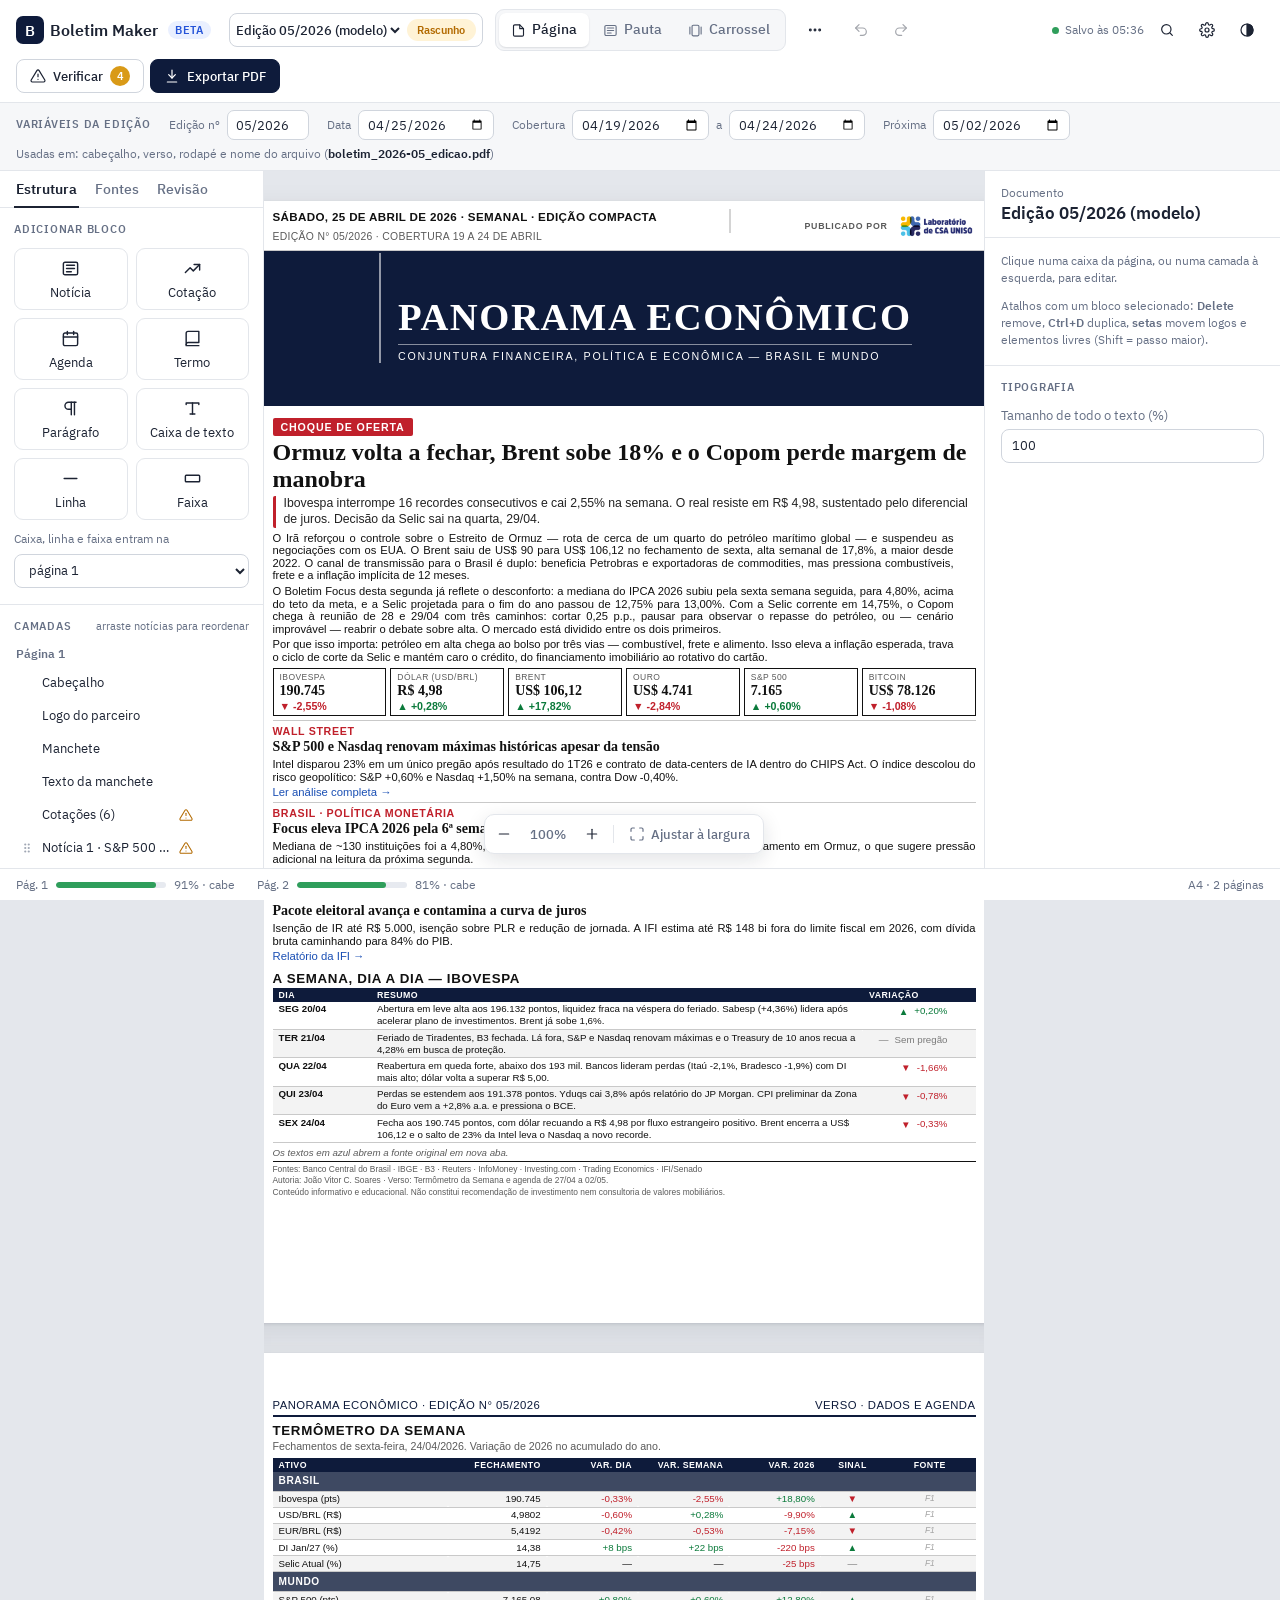
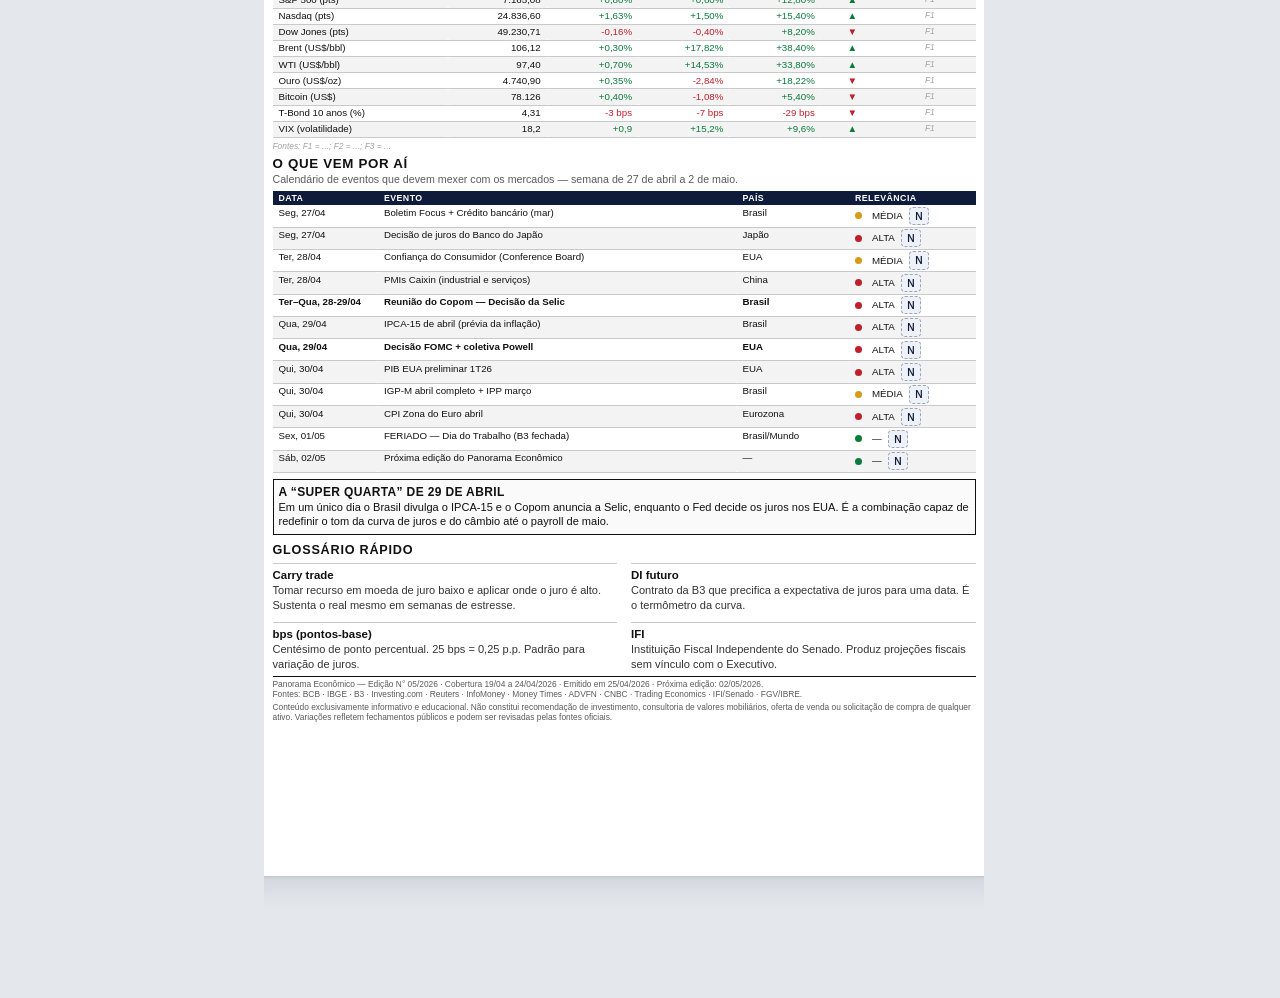
==== commit 73f73a8c: "Boletim Maker 1.5.0-beta: carrossel do Instagram e pauta equilibrada entre veículos Co-Authored-By: " ====
--- a/index.html
+++ b/index.html
@@ -52,6 +52,7 @@
       <symbol id="i-sun" viewBox="0 0 24 24"><circle cx="12" cy="12" r="4"/><path d="M12 2v2"/><path d="M12 20v2"/><path d="m4.9 4.9 1.4 1.4"/><path d="m17.7 17.7 1.4 1.4"/><path d="M2 12h2"/><path d="M20 12h2"/><path d="m4.9 19.1 1.4-1.4"/><path d="m17.7 6.3 1.4-1.4"/></symbol>
       <symbol id="i-moon" viewBox="0 0 24 24"><path d="M21 12.8A9 9 0 1 1 11.2 3a7 7 0 0 0 9.8 9.8z"/></symbol>
       <symbol id="i-auto" viewBox="0 0 24 24"><circle cx="12" cy="12" r="9"/><path d="M12 3v18a9 9 0 0 0 0-18z" style="fill:currentColor"/></symbol>
+      <symbol id="i-slides" viewBox="0 0 24 24"><rect x="6.5" y="3.5" width="11" height="17" rx="2"/><path d="M3 6.5v11"/><path d="M21 6.5v11"/></symbol>
     </defs>
   </svg>
 
@@ -60,19 +61,20 @@
       <div class="tb-group">
         <span class="brand-mark" aria-hidden="true">B</span>
         <strong class="brand-mini">Boletim Maker</strong>
-        <span class="version-chip" id="versionChip" title="Versão 1.4.1-beta">Beta</span>
+        <span class="version-chip" id="versionChip" title="Versão 1.5.0-beta">Beta</span>
       </div>
       <div class="tb-group edition-picker">
         <select id="editionSelect" title="Edição atual" aria-label="Edição atual"></select>
         <select id="editionStatus" class="status-pill" title="Status da edição (não aparece no PDF)" aria-label="Status da edição">
           <option value="rascunho">Rascunho</option>
-          <option value="revisado">Revisado</option>
+          <option value="pendente">Pendente</option>
           <option value="aprovado">Aprovado</option>
         </select>
       </div>
       <div class="tb-group modo-seg" role="group" aria-label="Modo de trabalho">
         <button type="button" class="modo-btn is-active" data-modo="pagina" aria-pressed="true" title="Editar a página do boletim"><svg class="ic"><use href="#i-file"/></svg>Página</button>
         <button type="button" class="modo-btn" data-modo="pauta" aria-pressed="false" title="Pauta da semana: matérias coletadas e agrupadas por tema (Ctrl+Alt+P)"><svg class="ic"><use href="#i-news"/></svg>Pauta <span class="tab-count" id="pautaCount"></span></button>
+        <button type="button" class="modo-btn" data-modo="carrossel" aria-pressed="false" title="Carrossel do Instagram: slides montados a partir da edição, editáveis e exportados em PNG (Ctrl+Alt+C)"><svg class="ic"><use href="#i-slides"/></svg>Carrossel</button>
       </div>
       <div class="tb-group menu-wrap">
         <button id="btnMenu" class="icon-btn" title="Mais ações" aria-label="Mais ações" aria-haspopup="true" aria-expanded="false"><svg class="ic"><use href="#i-more"/></svg></button>
@@ -239,6 +241,20 @@
     <input type="file" id="pautaImport" accept="application/json,.json" hidden>
   </section>
 
+  <!-- Carrossel do Instagram: slides 1080×1350 montados a partir da edição (js/app.js, seção "Carrossel") -->
+  <section id="carrosselView" class="cs-view no-print" hidden aria-label="Carrossel do Instagram">
+    <div class="cs-col cs-col-lista">
+      <div class="pauta-head"><h2>Slides</h2><span class="tab-count" id="csCount"></span></div>
+      <div id="csLista" class="cs-lista"></div>
+      <div class="cs-add">
+        <select id="csNovoTipo" aria-label="Tipo do novo slide"></select>
+        <button type="button" class="check-btn" data-cs-act="adicionar" title="Adicionar um slide depois do selecionado"><svg class="ic"><use href="#i-plus"/></svg>Slide</button>
+      </div>
+    </div>
+    <div class="cs-palco" id="csPalco" aria-label="Slide selecionado"></div>
+    <div class="cs-col cs-painel" id="csPainel"></div>
+  </section>
+
   <div class="zoom-bar no-print" id="zoomBar">
     <button id="btnZoomOut" class="icon-btn" title="Diminuir zoom (ou Ctrl+roda do mouse)" aria-label="Diminuir zoom"><svg class="ic"><use href="#i-minus"/></svg></button>
     <button id="btnZoomReset" class="zoom-level" title="Voltar para 100%"><span id="zoomLevel">100%</span></button>
@@ -365,6 +381,29 @@
     </div>
   </div>
 
+  <!-- Gerenciar as pautas geradas (apagar erradas ou antigas do repositório) -->
+  <div id="pautasDialog" class="app-dialog no-print" hidden>
+    <div class="check-box pautas-box" role="dialog" aria-modal="true" aria-labelledby="pautasTitle">
+      <div class="check-head">
+        <h2 id="pautasTitle" class="check-title">Pautas geradas</h2>
+        <p class="check-summary" id="pautasResumo"></p>
+        <div class="pautas-sel">
+          <button type="button" class="check-link" data-pautas-act="limpeza">Selecionar repetidas e antigas</button>
+          <button type="button" class="check-link" data-pautas-act="buscas">Selecionar as buscas</button>
+          <button type="button" class="check-link" data-pautas-act="nenhuma">Limpar seleção</button>
+        </div>
+      </div>
+      <ul id="pautasLista" class="pautas-lista"></ul>
+      <div class="check-foot">
+        <p class="check-note" id="pautasNota"></p>
+        <div class="check-foot-actions">
+          <button type="button" id="pautasFechar" class="check-btn">Fechar</button>
+          <button type="button" id="pautasApagar" class="check-btn danger-btn" disabled>Apagar selecionadas</button>
+        </div>
+      </div>
+    </div>
+  </div>
+
   <!-- Calculadora do termômetro (mesma conta da planilha de cotações) -->
   <div id="calcDialog" class="app-dialog no-print" hidden>
     <div class="check-box calc-box" role="dialog" aria-modal="true" aria-labelledby="calcTitle">
--- a/css/style.css
+++ b/css/style.css
@@ -178,8 +178,10 @@
   font:600 11px/22px var(--ui-font) !important; text-align:center;
 }
 .status-pill[data-status="rascunho"]{background:var(--ui-amber-soft) !important; color:var(--ui-amber) !important;}
-.status-pill[data-status="revisado"]{background:var(--ui-blue-soft) !important; color:var(--ui-blue) !important;}
+.status-pill[data-status="pendente"]{background:var(--ui-blue-soft) !important; color:var(--ui-blue) !important;}
 .status-pill[data-status="aprovado"]{background:var(--ui-green-soft) !important; color:var(--ui-green) !important;}
+/* A lista aberta não herda a cor do status, que é clara no tema escuro */
+.edition-picker option{background:var(--ui-surface); color:var(--ui-text); font-weight:500;}
 
 .save-status{font:400 12px/1.3 var(--ui-font); color:var(--ui-muted); display:inline-flex; align-items:center; gap:6px; white-space:nowrap;}
 .save-status::before{content:""; width:7px; height:7px; border-radius:50%; background:#2f9e5b;}
@@ -339,7 +341,7 @@
 .layer-warn{color:var(--ui-amber); display:inline-flex;}
 .layer-warn .ic{width:14px; height:14px;}
 .chip{font:600 10.5px/1 var(--ui-font); padding:3px 6px; border-radius:999px; white-space:nowrap;}
-.chip-revisado{background:var(--ui-blue-soft); color:var(--ui-blue);}
+.chip-pendente{background:var(--ui-blue-soft); color:var(--ui-blue);}
 .chip-aprovado{background:var(--ui-green-soft); color:var(--ui-green);}
 .layer.drop-before::before, .layer.drop-after::after{
   content:""; position:absolute; left:6px; right:6px; height:2px; background:var(--ui-blue); border-radius:2px;
@@ -1068,6 +1070,15 @@
 .pauta-chips{display:flex; flex-wrap:wrap; gap:6px;}
 .v-chip{border:1px solid var(--ui-border-strong); border-radius:999px; padding:4px 10px; background:var(--ui-surface); color:var(--ui-text-2); font:500 12.5px/1 var(--ui-font); cursor:pointer;}
 .v-chip.is-on{border-color:var(--ui-blue); background:var(--ui-blue-soft); color:var(--ui-blue);}
+/* Equilíbrio das fontes: peso de cada veículo na pauta aberta */
+.pauta-eq{display:flex; flex-direction:column; gap:5px;}
+.pauta-eq-l{display:grid; grid-template-columns:minmax(0,1fr) 72px 34px; align-items:center; gap:8px; font-size:12.5px;}
+.pauta-eq-n{overflow:hidden; text-overflow:ellipsis; white-space:nowrap; color:var(--ui-text-2);}
+.pauta-eq-b{height:6px; border-radius:3px; background:var(--ui-track, var(--ui-border)); overflow:hidden;}
+.pauta-eq-b i{display:block; height:100%; background:var(--ui-blue); border-radius:3px;}
+.pauta-eq-p{text-align:right; color:var(--ui-muted); font-variant-numeric:tabular-nums;}
+.pauta-alerta{display:flex; gap:6px; align-items:flex-start; color:var(--ui-warn-text, #b25e09); margin:0;}
+.pauta-alerta .ic{flex:0 0 auto; width:14px; height:14px; margin-top:1px;}
 .pauta-head{display:flex; align-items:center; gap:8px; padding:14px 14px 10px;}
 .pauta-head h2{margin:0; font-size:15px; font-weight:600;}
 .pauta-lista{display:flex; flex-direction:column; gap:10px; padding:0 12px;}
@@ -1146,3 +1157,233 @@
 .pedido-msg{margin:4px 0; font-size:13px; color:var(--ui-text-2); white-space:pre-wrap; overflow-wrap:anywhere;}
 .pedido-acoes{display:flex; gap:6px; flex-wrap:wrap; margin-top:6px;}
 .pedido-acoes .check-btn{padding:5px 10px; font-size:12.5px;}
+
+/* ---------- Gerenciar pautas ---------- */
+.pautas-box{max-width:720px;}
+.pautas-sel{display:flex; gap:14px; flex-wrap:wrap; margin-top:8px;}
+.pautas-lista{list-style:none; margin:0; padding:4px 24px 12px; overflow-y:auto; flex:1 1 auto;}
+.pautas-item{border-bottom:1px solid var(--ui-border);}
+.pautas-item:last-child{border-bottom:none;}
+.pautas-item label{display:flex; align-items:center; gap:10px; padding:10px 0; cursor:pointer; font:400 13.5px/1.35 var(--ui-font);}
+.pautas-item input{width:16px; height:16px; flex:none;}
+.pautas-info{display:flex; flex-direction:column; flex:1; min-width:0;}
+.pautas-meta{font-size:12px; color:var(--ui-muted); overflow-wrap:anywhere;}
+.pautas-vazio{padding:16px 0; color:var(--ui-muted);}
+.check-btn.danger-btn{background:var(--ui-danger); border-color:var(--ui-danger); color:#fff;}
+.check-btn.danger-btn:hover:not(:disabled){filter:brightness(.92); background:var(--ui-danger);}
+.check-btn:disabled{opacity:.5; cursor:not-allowed;}
+.pautas-item.is-tralha strong{color:var(--ui-text-2);}
+
+/* ==========================================================================
+   Carrossel do Instagram — slides 1080×1350 (4:5), exportados em 2160×2700.
+   Fontes do carrossel (OFL, em css/fonts/): Inter no texto e números;
+   Source Serif 4 em corte de título (opsz 60, negrito) nos títulos.
+   ========================================================================== */
+@font-face{font-family:"Inter"; font-style:normal; font-weight:400; font-display:block; src:url("fonts/inter-latin-400-normal.woff2") format("woff2");}
+@font-face{font-family:"Inter"; font-style:normal; font-weight:500; font-display:block; src:url("fonts/inter-latin-500-normal.woff2") format("woff2");}
+@font-face{font-family:"Inter"; font-style:normal; font-weight:600; font-display:block; src:url("fonts/inter-latin-600-normal.woff2") format("woff2");}
+@font-face{font-family:"Inter"; font-style:normal; font-weight:700; font-display:block; src:url("fonts/inter-latin-700-normal.woff2") format("woff2");}
+@font-face{font-family:"Inter"; font-style:normal; font-weight:800; font-display:block; src:url("fonts/inter-latin-800-normal.woff2") format("woff2");}
+@font-face{font-family:"Source Serif 4 Display"; font-style:normal; font-weight:700; font-display:block; src:url("fonts/source-serif-4-display-latin-700-normal.woff2") format("woff2");}
+
+/* ---------- O slide (o que vai para a imagem) ---------- */
+.cs-slide{
+  --cs-navy:#0f1b3d; --cs-fundo:#f4f5f9; --cs-red:#c1202d; --cs-blue:#2a63e4; --cs-green:#14804a; --cs-ink:#1a2340; --cs-cinza:#5b6478;
+  --esc-t:1; --esc-x:1;
+  position:relative; width:1080px; height:1350px; overflow:hidden; box-sizing:border-box;
+  background:var(--cs-fundo); color:var(--cs-ink); font-family:"Inter", "Segoe UI", Arial, sans-serif; font-weight:400;
+  text-align:left; -webkit-font-smoothing:antialiased; color-scheme:light;
+}
+.cs-slide *{box-sizing:border-box;}
+.cs-slide.cs-escuro{background:var(--cs-navy); color:#fff;}
+.cs-slide h2{margin:0;}
+
+/* Faixa do topo (slides claros) */
+.cs-banda{position:absolute; left:0; right:0; top:0; height:113px; background:var(--cs-navy); display:flex; align-items:center; justify-content:space-between; padding:0 80px;}
+.cs-marca{font:700 32px/1 "Source Serif 4 Display", Georgia, serif; letter-spacing:.09em; color:#fff; text-transform:uppercase; white-space:nowrap;}
+.cs-pag{font:600 28px/1 "Inter", sans-serif; letter-spacing:.05em; color:#b6bfd8; white-space:nowrap;}
+
+/* Etiqueta da editoria */
+.cs-tag{display:inline-block; height:42px; padding:0 16px; border-radius:5px; color:#fff; font:700 22px/42px "Inter", sans-serif; letter-spacing:.14em; text-transform:uppercase; white-space:nowrap; max-width:100%; overflow:hidden;}
+.cs-tag.cs-cor-vermelho{background:var(--cs-red);}
+.cs-tag.cs-cor-azul{background:var(--cs-blue);}
+.cs-tag.cs-cor-verde{background:var(--cs-green);}
+.cs-tag.cs-cor-marinho{background:var(--cs-navy);}
+.cs-escuro .cs-tag.cs-cor-marinho{background:#2a3a66;}
+
+/* Corpo dos slides claros */
+.cs-corpo{position:absolute; left:80px; right:80px; top:177px;}
+.cs-titulo{margin-top:30px !important; font:700 calc(76px * var(--esc-t))/1 "Source Serif 4 Display", Georgia, serif; letter-spacing:-.012em; color:var(--cs-navy); overflow-wrap:break-word;}
+.cs-sub{margin-top:22px; font:400 calc(30px * var(--esc-x))/1.3 "Inter", sans-serif; color:#4b5568;}
+
+/* Cards escuros (notícia) */
+.cs-cards{display:flex; gap:24px; margin-top:44px;}
+.cs-card{flex:1 1 0; min-width:0; min-height:200px; background:var(--cs-navy); border-radius:14px; padding:46px 36px 40px; color:#fff;}
+.cs-card-topo{font:700 22px/1 "Inter", sans-serif; letter-spacing:.1em; text-transform:uppercase; color:#aab4d1; margin-bottom:26px; white-space:nowrap; overflow:hidden;}
+.cs-card-valor{font:800 86px/1 "Inter", sans-serif; letter-spacing:-.035em; white-space:nowrap; overflow:hidden;}
+.cs-card-legenda{margin-top:22px; font:400 calc(28px * var(--esc-x))/1.3 "Inter", sans-serif; color:#dfe4f0;}
+.cs-com-topo .cs-card{padding-top:36px;}
+.cs-n3 .cs-card{padding:36px 28px 34px; min-height:236px;}
+.cs-n3 .cs-card-valor{font-size:68px;}
+.cs-n1 .cs-card-valor{font-size:96px;}
+.cs-v-branco{color:#fff;}
+.cs-v-salmao{color:#ff8a8a;}
+.cs-v-verde{color:#5fd39a;}
+
+/* Itens com bolinha */
+.cs-itens{list-style:none; margin:50px 0 0; padding:0;}
+.cs-item{position:relative; padding-left:39px; font:400 calc(38px * var(--esc-x))/1.32 "Inter", sans-serif; color:var(--cs-ink);}
+.cs-item + .cs-item{margin-top:30px;}
+.cs-dot{position:absolute; left:0; top:calc(.66em - 7px); width:14px; height:14px; border-radius:50%; background:var(--cs-red);}
+.cs-acento-azul .cs-dot{background:var(--cs-blue);}
+.cs-acento-verde .cs-dot{background:var(--cs-green);}
+.cs-acento-marinho .cs-dot{background:var(--cs-navy);}
+
+/* Rodapé (fontes e perfil) */
+.cs-rodape{position:absolute; left:80px; right:80px; bottom:50px; display:flex; justify-content:space-between; align-items:flex-end; gap:28px; font:400 26px/1.25 "Inter", sans-serif;}
+.cs-fontes{color:#5b6478; min-width:0;}
+.cs-perfil{font-weight:700; color:var(--cs-navy); white-space:nowrap; margin-left:auto;}
+
+/* Termômetro: cards claros */
+.cs-tgrid{display:grid; grid-template-columns:1fr 1fr; gap:24px; margin-top:52px;}
+.cs-tcard{background:#fff; border:1.5px solid #e2e5ec; border-radius:14px; height:231px; padding:38px 36px 0; min-width:0;}
+.cs-tcard-rot{font:600 24px/1 "Inter", sans-serif; letter-spacing:.1em; color:#4a5468; text-transform:uppercase; white-space:nowrap; overflow:hidden;}
+.cs-tcard-valor{margin-top:22px; font:800 66px/1 "Inter", sans-serif; letter-spacing:-.03em; color:var(--cs-navy); white-space:nowrap; overflow:hidden;}
+.cs-tcard-var{margin-top:20px; display:flex; align-items:center; gap:14px; font:700 36px/1 "Inter", sans-serif; letter-spacing:-.01em;}
+.cs-tcard-var.cs-up{color:#178046;}
+.cs-tcard-var.cs-down{color:#c0202b;}
+.cs-tcard-var.cs-flat{color:#5b6478;}
+.cs-tseta{width:28px; height:28px; flex:0 0 auto;}
+
+/* Agenda */
+.cs-agenda-tabela{margin-top:44px; background:#fff; border:1.5px solid #e2e5ec; border-radius:16px;}
+/* cantos arredondados nas linhas (a tabela não corta o conteúdo) */
+.cs-linha:first-child{border-radius:15px 15px 0 0;}
+.cs-linha:last-child{border-radius:0 0 15px 15px;}
+.cs-linha:only-child{border-radius:15px;}
+.cs-linha{display:flex; align-items:center; min-height:119px; padding:14px 34px 14px 32px;}
+.cs-linha + .cs-linha{border-top:1.5px solid #e6e9ef;}
+.cs-destaque{background:#fbeff0;}
+.cs-dia{flex:0 0 158px; font:700 30px/1.2 "Inter", sans-serif; color:var(--cs-navy);}
+.cs-ev{flex:1 1 auto; min-width:0;}
+.cs-ev-titulo{font:700 calc(32px * var(--esc-x))/1.2 "Inter", sans-serif; color:var(--cs-navy);}
+.cs-ev-det{margin-top:6px; font:400 calc(26px * var(--esc-x))/1.3 "Inter", sans-serif; color:#5b6478;}
+.cs-pill{flex:0 0 auto; margin-left:20px; height:44px; padding:0 22px; border-radius:22px; border:2px solid var(--cs-navy); color:var(--cs-navy); background:transparent; font:700 22px/40px "Inter", sans-serif; letter-spacing:.1em; white-space:nowrap;}
+.cs-pill-alta{background:var(--cs-red); border-color:var(--cs-red); color:#fff;}
+.cs-pill-baixa{border-color:#b8bfcc; color:#5b6478;}
+button.cs-pill{cursor:pointer;}
+
+/* Capa (escura) */
+.cs-capa-topo{position:absolute; left:64px; right:80px; top:72px; height:126px; display:flex; justify-content:space-between; align-items:center;}
+.cs-capa-logo{height:126px; max-width:360px; object-fit:contain; object-position:left center; display:block;}
+.cs-capa-ed{text-align:right;}
+.cs-capa-num{font:700 31px/1 "Inter", sans-serif; letter-spacing:.1em; color:#fff; white-space:nowrap;}
+.cs-capa-per{margin-top:18px; font:400 29px/1 "Inter", sans-serif; color:#c9d0e2; white-space:nowrap;}
+.cs-capa-linha{position:absolute; left:80px; right:80px; top:241px; height:2px; background:rgba(255,255,255,.14);}
+.cs-capa-meio{position:absolute; left:80px; right:80px; top:336px;}
+.cs-capa-marca{font:700 46px/1 "Source Serif 4 Display", Georgia, serif; letter-spacing:.1em; color:#fff; text-transform:uppercase; white-space:nowrap;}
+.cs-capa .cs-tag{margin-top:42px; height:50px; padding:0 18px; font-size:25px; line-height:50px;}
+.cs-capa .cs-titulo{margin-top:44px !important; font-size:calc(90px * var(--esc-t)); line-height:.99; color:#fff;}
+.cs-capa-base{position:absolute; left:80px; right:80px; bottom:56px;}
+.cs-capa-rot{border-top:2px solid rgba(255,255,255,.14); padding-top:46px; font:600 30px/1 "Inter", sans-serif; letter-spacing:.12em; color:#aab4d1; white-space:nowrap;}
+.cs-capa-dest{display:flex; align-items:flex-end; justify-content:space-between; gap:24px; margin-top:30px;}
+.cs-capa-dest-esq{display:flex; align-items:center; gap:52px; min-width:0;}
+.cs-capa-seta{width:92px; height:92px; flex:0 0 auto;}
+.cs-capa-valor{font:800 138px/1 "Inter", sans-serif; letter-spacing:-.035em; color:#fff; white-space:nowrap;}
+.cs-capa-valor.cs-capa-down{color:#ff6b6b;}
+.cs-capa-valor.cs-capa-up{color:#5fd39a;}
+.cs-capa-info{text-align:right; font:400 30px/1.35 "Inter", sans-serif; color:#dfe3ee; padding-bottom:8px;}
+.cs-capa-pub{display:flex; align-items:center; justify-content:space-between; margin-top:46px;}
+.cs-capa-pub-esq{display:flex; align-items:center; gap:22px;}
+.cs-capa-pub-rot{font:700 26px/1 "Inter", sans-serif; letter-spacing:.12em; color:#aab4d1; white-space:nowrap;}
+.cs-logo-caixa{background:#fff; border-radius:10px; height:78px; padding:0 26px; display:flex; align-items:center;}
+.cs-logo-img{height:54px; max-width:260px; object-fit:contain; display:block;}
+.cs-arraste{display:flex; align-items:center; gap:18px; font:700 34px/1 "Inter", sans-serif; color:#fff;}
+.cs-arraste-seta{width:40px; height:40px;}
+
+/* Glossário (escuro) */
+.cs-gl-topo{position:absolute; left:80px; right:80px; top:72px; display:flex; justify-content:space-between; align-items:center; gap:24px;}
+.cs-gl-topo .cs-tag{height:46px; line-height:46px; font-size:23px;}
+.cs-termos{position:absolute; left:80px; right:80px; top:186px;}
+.cs-termo{padding:0 0 32px; border-bottom:1.5px solid rgba(255,255,255,.12);}
+.cs-termo + .cs-termo{padding-top:36px;}
+.cs-termo-nome{font:700 calc(46px * var(--esc-t))/1.1 "Source Serif 4 Display", Georgia, serif; color:#fff;}
+.cs-termo-def{margin-top:16px; font:400 calc(33px * var(--esc-x))/1.32 "Inter", sans-serif; color:#dde2ee;}
+.cs-gl-base{position:absolute; left:80px; right:80px; bottom:40px;}
+.cs-cta{background:#fff; border-radius:20px; padding:38px 40px 40px; color:var(--cs-navy);}
+.cs-cta-titulo{font:800 38px/1.15 "Inter", sans-serif;}
+.cs-cta-texto{margin-top:14px; font:400 30px/1.3 "Inter", sans-serif; color:#3d4660;}
+.cs-logos{display:flex; justify-content:space-between; align-items:center; margin-top:52px; min-height:78px;}
+.cs-gl-logo{height:100px; max-width:330px; object-fit:contain; object-position:left center; display:block; margin-left:-16px;}
+.cs-autoria{margin-top:40px; font:400 30px/1.2 "Inter", sans-serif; color:#fff;}
+.cs-aviso{margin-top:26px; font:400 22px/1.32 "Inter", sans-serif; color:#aab3cc;}
+.cs-logo-nada{width:1px; height:1px;}
+
+/* Só no editor: dicas, contornos, campos e caixas vazias (nunca na imagem) */
+.cs-ed [contenteditable]{outline:none; cursor:text; border-radius:4px; min-width:24px;}
+.cs-ed [contenteditable]:hover{box-shadow:0 0 0 3px rgba(122,135,165,.35);}
+.cs-ed [contenteditable]:focus{box-shadow:0 0 0 4px rgba(42,99,228,.55);}
+.cs-ed [data-dica]:empty::before{content:attr(data-dica); color:rgba(122,132,156,.8); font-weight:500;}
+.cs-ed .cs-vazio-box{background:transparent !important; border:3px dashed #9aa3b8 !important;}
+.cs-ed .cs-vazio-box .cs-card-valor, .cs-ed .cs-vazio-box .cs-card-legenda{color:#7a849c;}
+.cs-ed .cs-perfil-vazio{color:#8e97ad; font-weight:500; border:2px dashed #c3c8d4; border-radius:6px; padding:2px 10px;}
+.cs-ed .cs-logo-vazio{display:flex; align-items:center; justify-content:center; width:260px; border:2px dashed rgba(170,180,209,.7); border-radius:8px; color:#aab4d1; font:500 20px/1.2 "Inter", sans-serif; text-align:center; padding:8px;}
+.cs-logo-caixa .cs-logo-vazio{color:#7a849c; height:54px; width:200px; border-color:#c3c8d4;}
+.cs-estouro .cs-fluxo{box-shadow:0 0 0 5px #e5484d, 0 0 0 12px rgba(229,72,77,.18);}
+.cs-export-host{position:fixed; left:0; top:0; width:1080px; height:1350px; z-index:-1; pointer-events:none; overflow:hidden;}
+
+/* ---------- Tela do carrossel (editor) ---------- */
+.cs-view{position:fixed; left:0; right:0; top:var(--toolbar-h); bottom:var(--status-h); z-index:45; display:grid; grid-template-columns:236px minmax(0,1fr) 300px; background:var(--ui-subtle); font:400 13.5px/1.45 var(--ui-font); color:var(--ui-text);}
+.cs-view[hidden]{display:none;}
+body.modo-carrossel .zoom-bar, body.modo-carrossel .block-toolbar, body.modo-carrossel .text-format-bubble{display:none !important;}
+.cs-col{overflow-y:auto; min-height:0; background:var(--ui-surface);}
+.cs-col-lista{border-right:1px solid var(--ui-border); display:flex; flex-direction:column;}
+.cs-lista{flex:1 1 auto; padding:2px 10px 10px; display:flex; flex-direction:column; gap:6px;}
+.cs-mini-item{display:flex; gap:10px; align-items:flex-start; padding:7px; border-radius:10px; border:1px solid transparent; cursor:pointer;}
+.cs-mini-item:hover{background:var(--ui-hover);}
+.cs-mini-item.is-active{border-color:var(--ui-blue); background:var(--ui-blue-soft);}
+.cs-mini-item:focus-visible{outline:2px solid var(--ui-blue); outline-offset:1px;}
+.cs-mini-item.is-oculto .cs-mini{opacity:.4;}
+.cs-mini{position:relative; width:108px; height:135px; flex:0 0 auto; overflow:hidden; border-radius:4px; box-shadow:0 1px 3px rgba(0,0,0,.2); background:#fff;}
+.cs-mini-escala{width:1080px; height:1350px; transform:scale(.1); transform-origin:0 0; pointer-events:none;}
+.cs-mini-item.has-estouro .cs-mini{box-shadow:0 0 0 2px #e5484d;}
+.cs-mini-info{display:flex; flex-direction:column; gap:3px; padding-top:2px; font-size:12.5px; min-width:0;}
+.cs-mini-info b{font-size:15px;}
+.cs-mini-tag{font-size:11px; color:var(--ui-muted); border:1px solid var(--ui-border-strong); border-radius:999px; padding:1px 7px; align-self:flex-start;}
+.cs-mini-alerta{color:#e5484d;}
+.cs-mini-alerta .ic{width:16px; height:16px;}
+.cs-add{display:flex; gap:6px; padding:10px; border-top:1px solid var(--ui-border); position:sticky; bottom:0; background:var(--ui-surface);}
+.cs-add select{flex:1 1 auto; min-width:0; height:34px; padding:0 8px; border:1px solid var(--ui-border-strong); border-radius:8px; background:var(--ui-surface); color:var(--ui-text); font:400 13px/1 var(--ui-font);}
+.cs-add .check-btn{display:inline-flex; align-items:center; gap:4px; white-space:nowrap;}
+.cs-add .check-btn .ic{width:14px; height:14px;}
+.cs-palco{overflow:auto; display:flex; align-items:center; justify-content:center; padding:24px; min-width:0; min-height:0;}
+.cs-escala{position:relative; flex:0 0 auto; box-shadow:0 6px 28px rgba(16,24,40,.22); border-radius:2px;}
+.cs-escala > .cs-slide{position:absolute; left:0; top:0; transform-origin:0 0;}
+.cs-painel{border-left:1px solid var(--ui-border);}
+.cs-painel select, .cs-painel input[type="text"]{width:100%; height:34px; padding:0 10px; border:1px solid var(--ui-border-strong); border-radius:8px; background:var(--ui-surface); color:var(--ui-text); font:400 13px/1 var(--ui-font); box-sizing:border-box;}
+.cs-painel input[type="range"]{width:100%; accent-color:var(--ui-blue);}
+.cs-painel .prop-btn:disabled{opacity:.45; cursor:not-allowed;}
+.cs-acoes{display:grid; grid-template-columns:repeat(5,1fr); gap:6px; margin-bottom:12px;}
+.cs-acoes .prop-btn{margin-top:0 !important; padding:6px 0;}
+.cs-alerta{display:flex; gap:6px; color:#c43c41; margin:0 0 12px;}
+.cs-alerta[hidden]{display:none;}
+.cs-alerta .ic{flex:0 0 auto; width:15px; height:15px; margin-top:1px;}
+.cs-lista-linha{display:flex; align-items:center; gap:6px; padding:5px 0; border-bottom:1px solid var(--ui-border);}
+.cs-lista-rot{flex:1 1 auto; min-width:0; overflow:hidden; text-overflow:ellipsis; white-space:nowrap; font-size:12.5px;}
+.cs-lista-linha select{width:auto !important; flex:0 0 auto; height:28px !important; padding:0 4px !important; font-size:12px !important;}
+.cs-mini-chk{display:flex; align-items:center; gap:4px; font-size:12px; color:var(--ui-muted); white-space:nowrap;}
+.cs-x{flex:0 0 auto; width:28px; height:28px; display:inline-flex; align-items:center; justify-content:center; border:1px solid transparent; border-radius:6px; background:transparent; color:var(--ui-muted); cursor:pointer; padding:0;}
+.cs-x:hover{border-color:var(--ui-danger-border, var(--ui-border-strong)); color:var(--ui-danger, #c43c41);}
+.cs-x .ic{width:14px; height:14px;}
+.cs-painel .prop-btn.dashed{margin-top:8px;}
+body.is-reviewer .cs-add{display:none;}
+
+@media (max-width: 900px){
+  .cs-view{display:block; overflow-y:auto;}
+  .cs-col-lista{border-right:none; border-bottom:1px solid var(--ui-border);}
+  .cs-lista{flex-direction:row; overflow-x:auto; padding:6px 10px;}
+  .cs-mini-item{flex-direction:column; flex:0 0 auto;}
+  .cs-add{position:static;}
+  .cs-palco{padding:16px; overflow:visible;}
+  .cs-painel{border-left:none; border-top:1px solid var(--ui-border);}
+}
